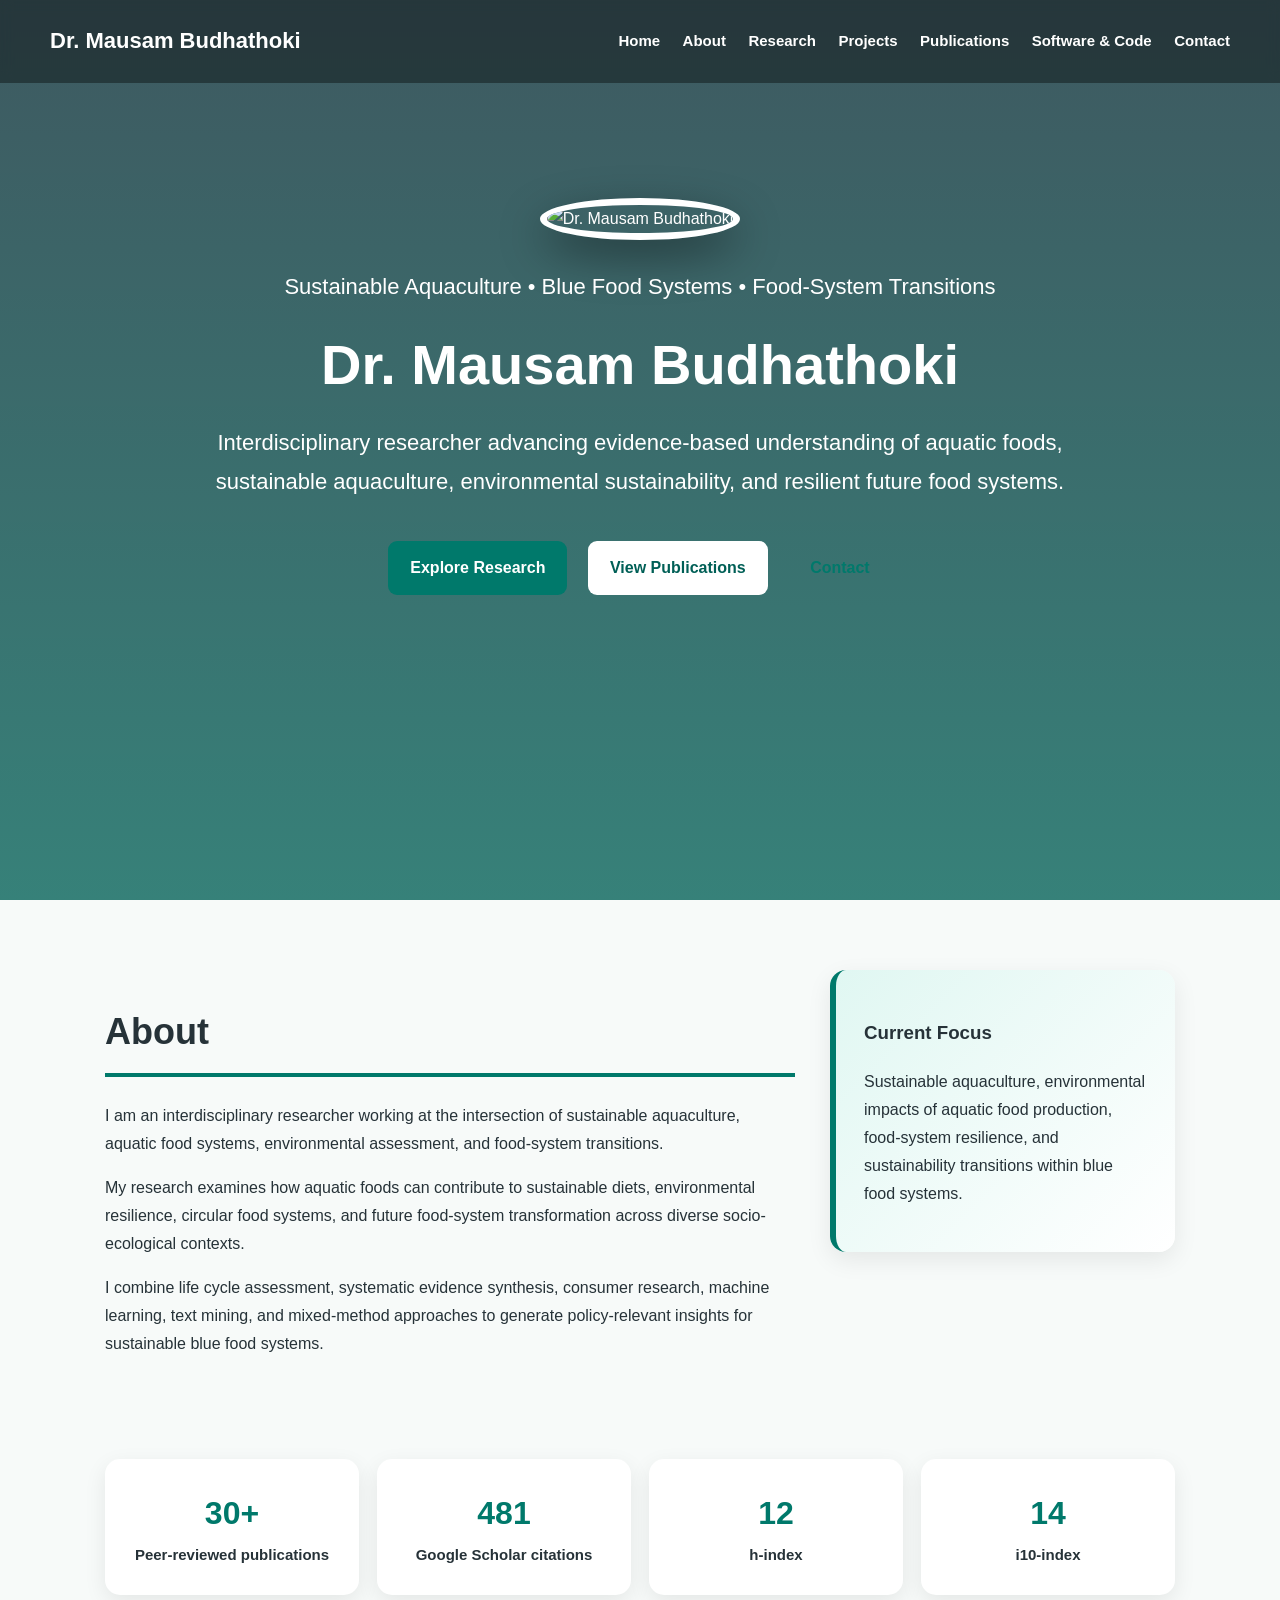
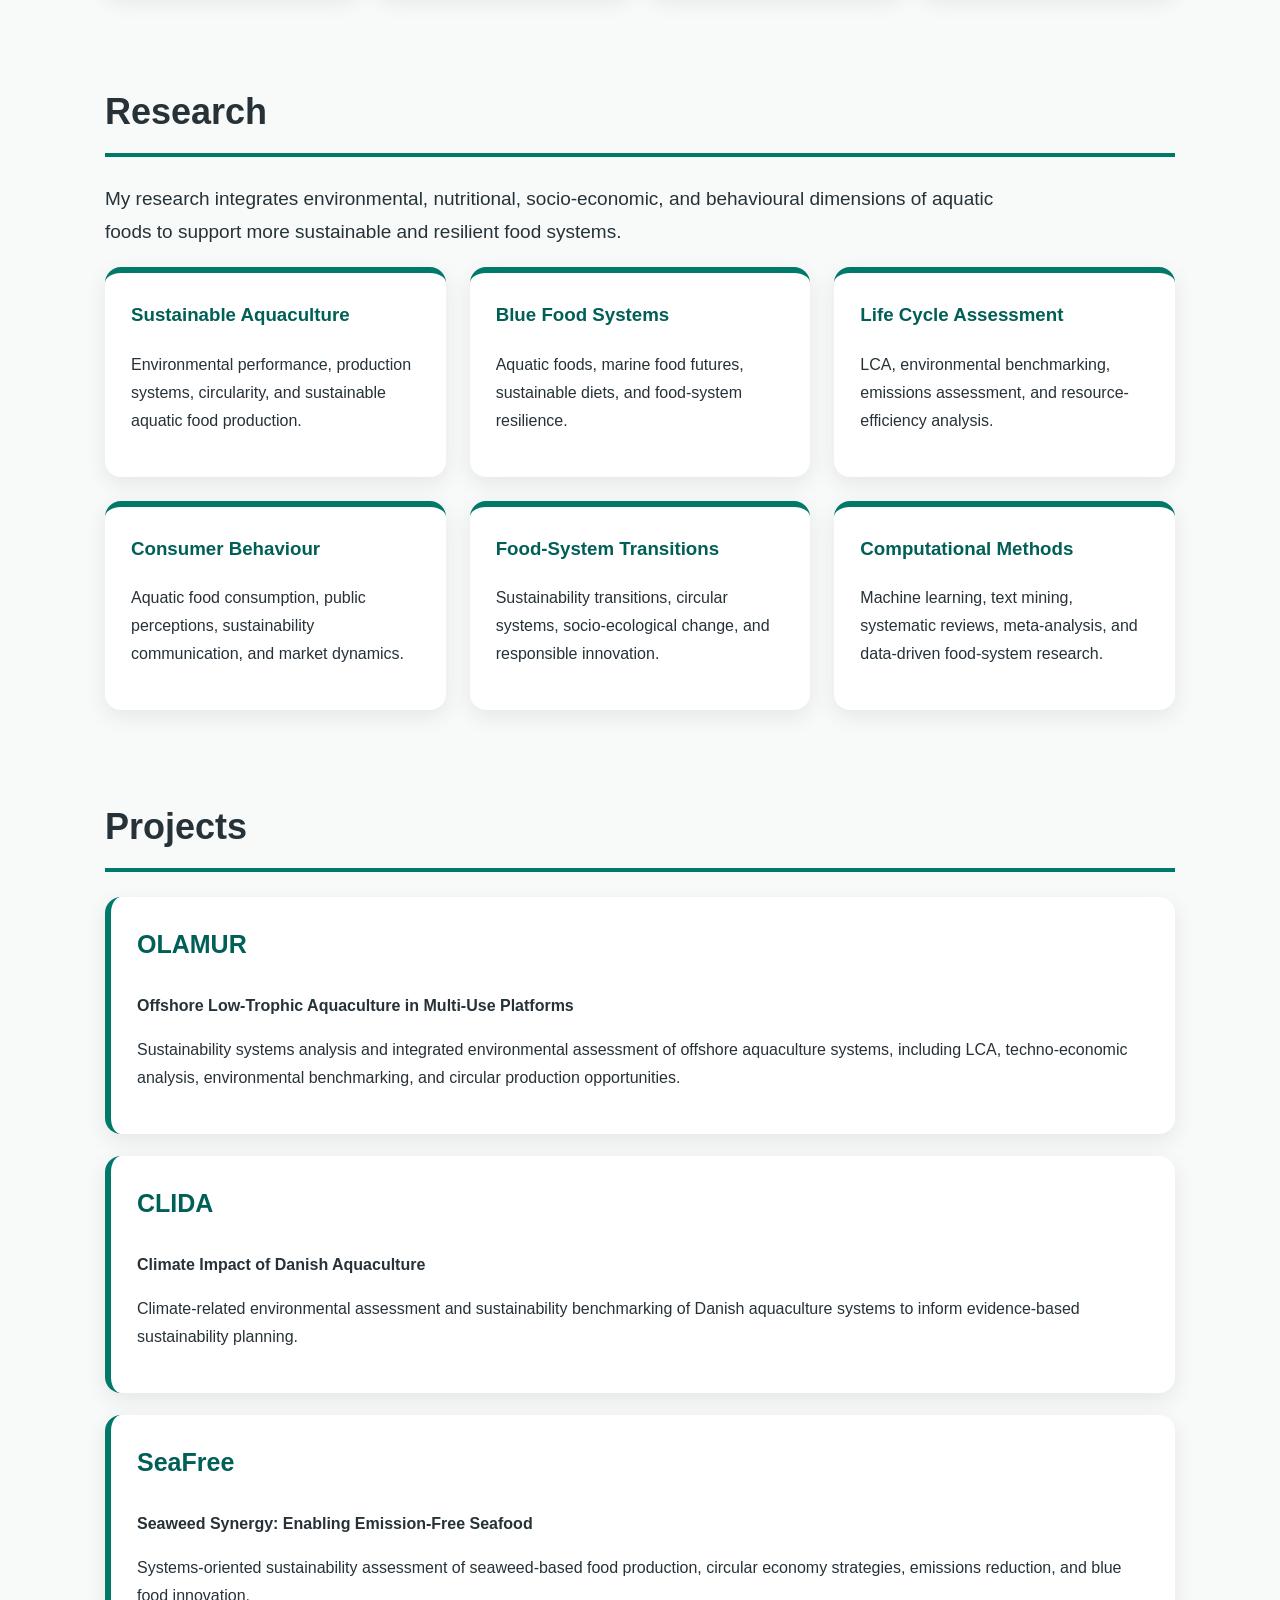
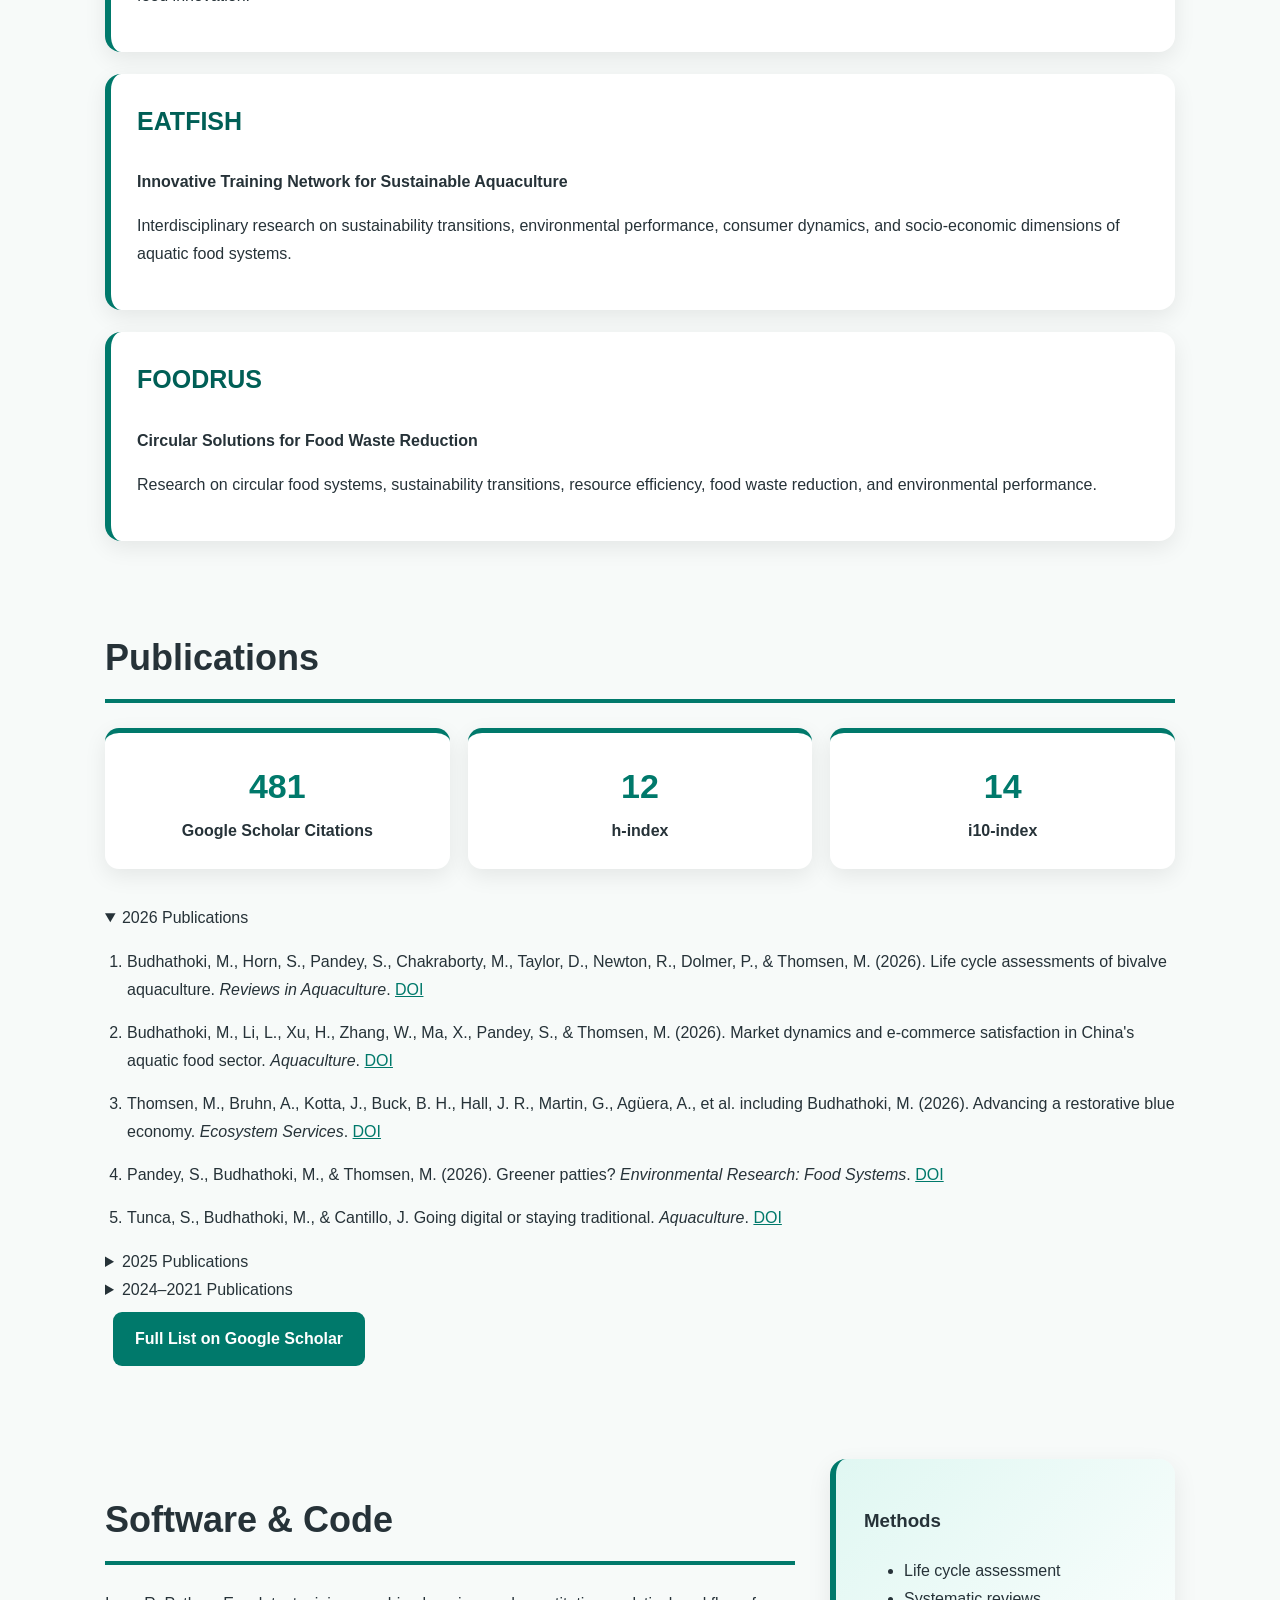
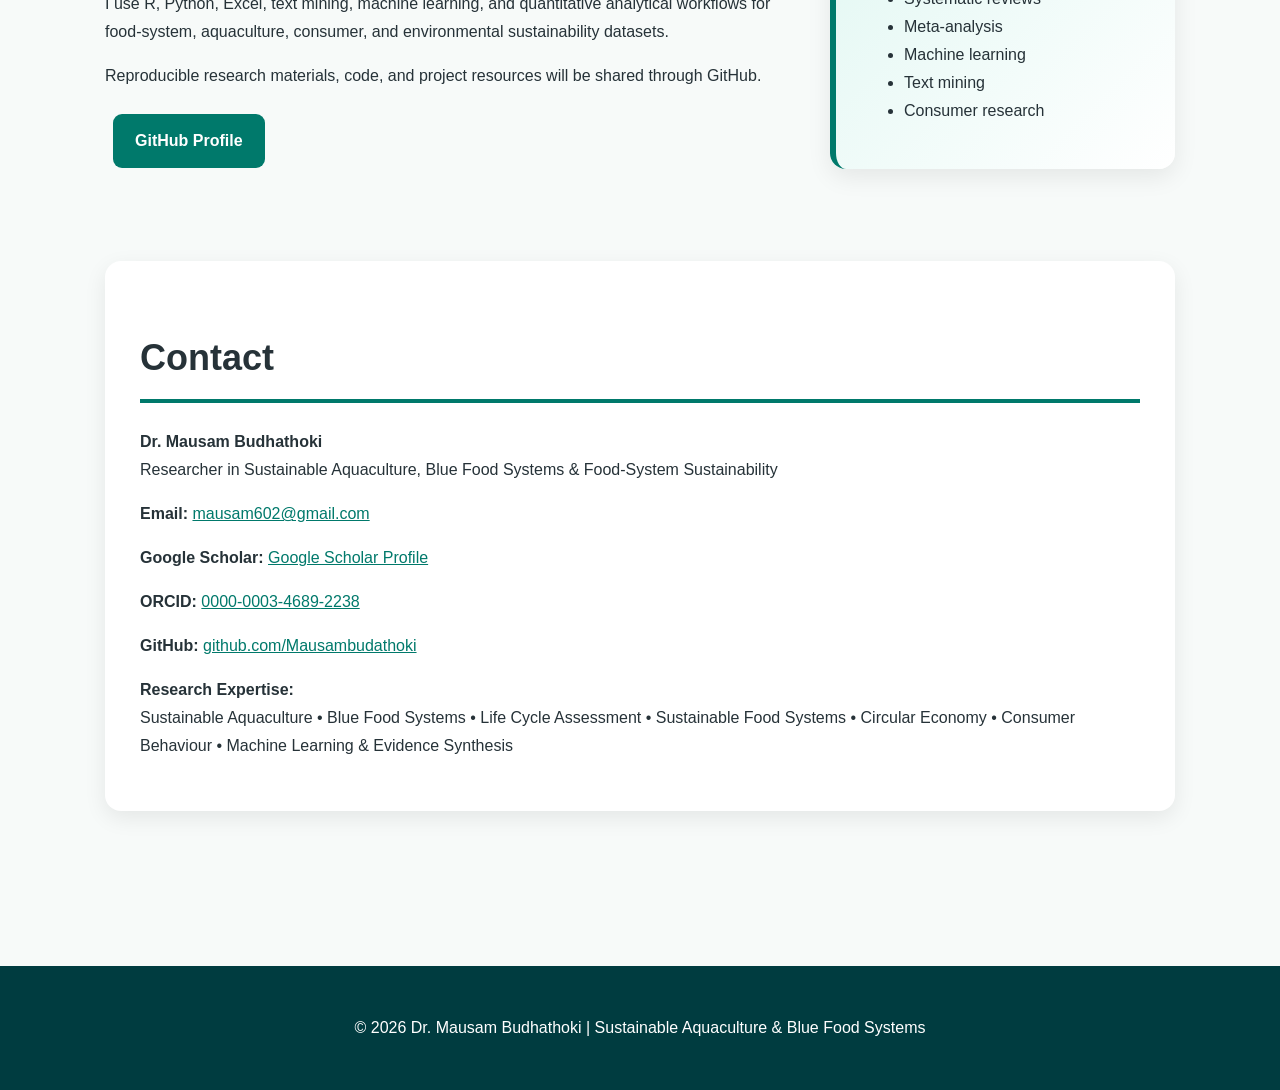
==== index.html @ 88957417 "Update index.html" ====
<!DOCTYPE html>
<html lang="en">
<head>
  <meta charset="UTF-8" />
  <meta name="viewport" content="width=device-width, initial-scale=1.0" />
  <title>Dr. Mausam Budhathoki</title>
  <link rel="stylesheet" href="style.css" />
</head>

<body>

<header class="hero" id="home">
  <nav class="navbar">
    <div class="logo">Dr. Mausam Budhathoki</div>
    <div class="nav-links">
      <a href="#home">Home</a>
      <a href="#about">About</a>
      <a href="#research">Research</a>
      <a href="#projects">Projects</a>
      <a href="#publications">Publications</a>
      <a href="#code">Software & Code</a>
      <a href="#contact">Contact</a>
    </div>
  </nav>

  <div class="hero-content fade-in">
    <img src="profile.png" alt="Dr. Mausam Budhathoki" class="profile-photo" />

    <p class="tagline">Sustainable Aquaculture • Blue Food Systems • Food-System Transitions</p>

    <h1>Dr. Mausam Budhathoki</h1>

    <p class="hero-text">
      Interdisciplinary researcher advancing evidence-based understanding of aquatic foods,
      sustainable aquaculture, environmental sustainability, and resilient future food systems.
    </p>

    <div class="hero-buttons">
      <a href="#research" class="btn primary">Explore Research</a>
      <a href="#publications" class="btn secondary">View Publications</a>
      <a href="#contact" class="btn glass">Contact</a>
    </div>
  </div>
</header>

<main>

<section id="about" class="section split">
  <div>
    <h2>About</h2>
    <p>
      I am an interdisciplinary researcher working at the intersection of sustainable
      aquaculture, aquatic food systems, environmental assessment, and food-system transitions.
    </p>
    <p>
      My research examines how aquatic foods can contribute to sustainable diets,
      environmental resilience, circular food systems, and future food-system transformation
      across diverse socio-ecological contexts.
    </p>
    <p>
      I combine life cycle assessment, systematic evidence synthesis, consumer research,
      machine learning, text mining, and mixed-method approaches to generate policy-relevant
      insights for sustainable blue food systems.
    </p>
  </div>

  <div class="highlight-box glow-card">
    <h3>Current Focus</h3>
    <p>
      Sustainable aquaculture, environmental impacts of aquatic food production,
      food-system resilience, and sustainability transitions within blue food systems.
    </p>
  </div>
</section>

<section class="stats">
  <div><strong>30+</strong><span>Peer-reviewed publications</span></div>
  <div><strong>481</strong><span>Google Scholar citations</span></div>
  <div><strong>12</strong><span>h-index</span></div>
  <div><strong>14</strong><span>i10-index</span></div>
</section>

<section id="research" class="section">
  <h2>Research</h2>
  <p class="intro">
    My research integrates environmental, nutritional, socio-economic, and behavioural
    dimensions of aquatic foods to support more sustainable and resilient food systems.
  </p>

  <div class="grid">
    <div class="card"><h3>Sustainable Aquaculture</h3><p>Environmental performance, production systems, circularity, and sustainable aquatic food production.</p></div>
    <div class="card"><h3>Blue Food Systems</h3><p>Aquatic foods, marine food futures, sustainable diets, and food-system resilience.</p></div>
    <div class="card"><h3>Life Cycle Assessment</h3><p>LCA, environmental benchmarking, emissions assessment, and resource-efficiency analysis.</p></div>
    <div class="card"><h3>Consumer Behaviour</h3><p>Aquatic food consumption, public perceptions, sustainability communication, and market dynamics.</p></div>
    <div class="card"><h3>Food-System Transitions</h3><p>Sustainability transitions, circular systems, socio-ecological change, and responsible innovation.</p></div>
    <div class="card"><h3>Computational Methods</h3><p>Machine learning, text mining, systematic reviews, meta-analysis, and data-driven food-system research.</p></div>
  </div>
</section>

<section id="projects" class="section">
  <h2>Projects</h2>

  <div class="project"><h3>OLAMUR</h3><p><strong>Offshore Low-Trophic Aquaculture in Multi-Use Platforms</strong></p><p>Sustainability systems analysis and integrated environmental assessment of offshore aquaculture systems, including LCA, techno-economic analysis, environmental benchmarking, and circular production opportunities.</p></div>

  <div class="project"><h3>CLIDA</h3><p><strong>Climate Impact of Danish Aquaculture</strong></p><p>Climate-related environmental assessment and sustainability benchmarking of Danish aquaculture systems to inform evidence-based sustainability planning.</p></div>

  <div class="project"><h3>SeaFree</h3><p><strong>Seaweed Synergy: Enabling Emission-Free Seafood</strong></p><p>Systems-oriented sustainability assessment of seaweed-based food production, circular economy strategies, emissions reduction, and blue food innovation.</p></div>

  <div class="project"><h3>EATFISH</h3><p><strong>Innovative Training Network for Sustainable Aquaculture</strong></p><p>Interdisciplinary research on sustainability transitions, environmental performance, consumer dynamics, and socio-economic dimensions of aquatic food systems.</p></div>

  <div class="project"><h3>FOODRUS</h3><p><strong>Circular Solutions for Food Waste Reduction</strong></p><p>Research on circular food systems, sustainability transitions, resource efficiency, food waste reduction, and environmental performance.</p></div>
</section>

<section id="publications" class="section">
  <h2>Publications</h2>

  <div class="publication-metrics">
    <div><strong>481</strong><span>Google Scholar Citations</span></div>
    <div><strong>12</strong><span>h-index</span></div>
    <div><strong>14</strong><span>i10-index</span></div>
  </div>

  <details open>
    <summary>2026 Publications</summary>
    <ol class="publication-list">
      <li>Budhathoki, M., Horn, S., Pandey, S., Chakraborty, M., Taylor, D., Newton, R., Dolmer, P., & Thomsen, M. (2026). Life cycle assessments of bivalve aquaculture. <em>Reviews in Aquaculture</em>. <a href="https://doi.org/10.1111/raq.70174" target="_blank">DOI</a></li>
      <li>Budhathoki, M., Li, L., Xu, H., Zhang, W., Ma, X., Pandey, S., & Thomsen, M. (2026). Market dynamics and e-commerce satisfaction in China's aquatic food sector. <em>Aquaculture</em>. <a href="https://doi.org/10.1016/j.aquaculture.2025.742904" target="_blank">DOI</a></li>
      <li>Thomsen, M., Bruhn, A., Kotta, J., Buck, B. H., Hall, J. R., Martin, G., Agüera, A., et al. including Budhathoki, M. (2026). Advancing a restorative blue economy. <em>Ecosystem Services</em>. <a href="https://doi.org/10.1016/j.ecoser.2025.101800" target="_blank">DOI</a></li>
      <li>Pandey, S., Budhathoki, M., & Thomsen, M. (2026). Greener patties? <em>Environmental Research: Food Systems</em>. <a href="https://doi.org/10.1088/2976-601X/ae4236" target="_blank">DOI</a></li>
      <li>Tunca, S., Budhathoki, M., & Cantillo, J. Going digital or staying traditional. <em>Aquaculture</em>. <a href="https://doi.org/10.1016/j.aquaculture.2026.743994" target="_blank">DOI</a></li>
    </ol>
  </details>

  <details>
    <summary>2025 Publications</summary>
    <ol class="publication-list" start="11">
      <li>Budhathoki, M., Xu, H., Ma, Z., Campbell, D., Zhang, W., Li, S., Newton, R., & Little, D. (2025). Consumers’ preferences toward farmed salmon in China. <em>Food Frontiers</em>. <a href="https://doi.org/10.1002/fft2.530" target="_blank">DOI</a></li>
      <li>Budhathoki, M., Phuyal, S., Pandey, S., & Thomsen, M. (2025). Environmental impacts of Salmonidae farming. <em>Reviews in Aquaculture</em>. <a href="https://doi.org/10.1111/raq.70069" target="_blank">DOI</a></li>
      <li>Budhathoki, M., Xu, H., Song, Y., Ma, Z., Benter, A., Zhang, W., Li, S., Newton, R., & Little, D. (2025). Perceptions fuelling demand for imported aquatic food in China. <em>Sustainable Futures</em>. <a href="https://doi.org/10.1016/j.sftr.2025.100569" target="_blank">DOI</a></li>
    </ol>
  </details>

  <details>
    <summary>2024–2021 Publications</summary>
    <ol class="publication-list" start="16">
      <li>Budhathoki, M., Lincen, L., Xu, H., Zhang, W., Li, S., Newton, R., Campbell, D., & Little, D. (2024). Farmed salmon imports and e-commerce consumer satisfaction in China. <em>Journal of Agriculture and Food Research</em>.</li>
      <li>Tunca, S., Budhathoki, M., & Brunsø, K. (2024). European consumers' intention to buy sustainable aquaculture products. <em>Sustainable Production and Consumption</em>.</li>
      <li>Budhathoki, M., Tunca, S., Martinez, R. L., Zhang, W., Li, S., Le Gallic, B., et al. (2024). Societal perceptions of aquaculture. <em>Reviews in Aquaculture</em>.</li>
      <li>Budhathoki, M., Campbell, D., Belton, B., Newton, R., Li, S., Zhang, W., & Little, D. (2022). Factors influencing consumption behaviour towards aquatic food among Asian consumers. <em>Foods</em>.</li>
      <li>Budhathoki, M., Zølner, A., Nielsen, T., Rasmussen, M. A., & Reinbach, H. C. (2022). Intention to buy organic fish among Danish consumers. <em>Aquaculture</em>.</li>
    </ol>
  </details>

  <a class="btn primary" href="https://scholar.google.dk/citations?user=IrIerS0AAAAJ&hl=en&oi=ao" target="_blank">Full List on Google Scholar</a>
</section>

<section id="code" class="section split">
  <div>
    <h2>Software & Code</h2>
    <p>
      I use R, Python, Excel, text mining, machine learning, and quantitative analytical
      workflows for food-system, aquaculture, consumer, and environmental sustainability datasets.
    </p>
    <p>
      Reproducible research materials, code, and project resources will be shared through GitHub.
    </p>
    <a class="btn primary" href="https://github.com/Mausambudathoki" target="_blank">GitHub Profile</a>
  </div>

  <div class="highlight-box">
    <h3>Methods</h3>
    <ul>
      <li>Life cycle assessment</li>
      <li>Systematic reviews</li>
      <li>Meta-analysis</li>
      <li>Machine learning</li>
      <li>Text mining</li>
      <li>Consumer research</li>
    </ul>
  </div>
</section>

<section id="contact" class="section contact">
  <h2>Contact</h2>

  <p><strong>Dr. Mausam Budhathoki</strong><br>
  Researcher in Sustainable Aquaculture, Blue Food Systems & Food-System Sustainability</p>

  <p><strong>Email:</strong> <a href="mailto:mausam602@gmail.com">mausam602@gmail.com</a></p>

  <p><strong>Google Scholar:</strong>
    <a href="https://scholar.google.dk/citations?user=IrIerS0AAAAJ&hl=en&oi=ao" target="_blank">Google Scholar Profile</a>
  </p>

  <p><strong>ORCID:</strong>
    <a href="https://orcid.org/0000-0003-4689-2238" target="_blank">0000-0003-4689-2238</a>
  </p>

  <p><strong>GitHub:</strong>
    <a href="https://github.com/Mausambudathoki" target="_blank">github.com/Mausambudathoki</a>
  </p>

  <p><strong>Research Expertise:</strong><br>
    Sustainable Aquaculture • Blue Food Systems • Life Cycle Assessment • Sustainable Food Systems • Circular Economy • Consumer Behaviour • Machine Learning & Evidence Synthesis
  </p>
</section>

</main>

<footer>
  <p>© 2026 Dr. Mausam Budhathoki | Sustainable Aquaculture & Blue Food Systems</p>
</footer>

</body>
</html>
---- style.css ----
* {
  box-sizing: border-box;
  scroll-behavior: smooth;
}

body {
  margin: 0;
  font-family: Arial, Helvetica, sans-serif;
  color: #263238;
  background: #f7faf9;
  line-height: 1.75;
}

.hero {
  min-height: 100vh;
  background:
    linear-gradient(rgba(0, 35, 45, 0.75), rgba(0, 95, 85, 0.78)),
    url("https://images.unsplash.com/photo-1507525428034-b723cf961d3e");
  background-size: cover;
  background-position: center;
  color: white;
}

.navbar {
  display: flex;
  justify-content: space-between;
  align-items: center;
  padding: 22px 50px;
  background: rgba(0, 0, 0, 0.38);
  position: sticky;
  top: 0;
  z-index: 10;
  backdrop-filter: blur(6px);
}

.logo {
  font-size: 22px;
  font-weight: 800;
}

.nav-links a {
  color: white;
  margin-left: 18px;
  text-decoration: none;
  font-weight: 700;
  font-size: 15px;
}

.nav-links a:hover {
  color: #9ff5df;
}

.hero-content {
  max-width: 980px;
  margin: auto;
  text-align: center;
  padding: 115px 25px 80px;
}

.profile-photo {
  width: 235px;
  height: 235px;
  object-fit: cover;
  border-radius: 50%;
  border: 7px solid white;
  box-shadow: 0 16px 45px rgba(0, 0, 0, 0.4);
  margin-bottom: 28px;
}

.hero-content h1 {
  font-size: 56px;
  margin: 10px 0;
}

.hero-content h3 {
  font-size: 22px;
  font-weight: 500;
  color: #d9fff5;
  margin-bottom: 24px;
}

.hero-content p {
  max-width: 870px;
  margin: auto;
  font-size: 22px;
}

.hero-buttons {
  margin-top: 32px;
}

.btn {
  display: inline-block;
  padding: 13px 22px;
  margin: 8px;
  border-radius: 9px;
  text-decoration: none;
  font-weight: 800;
}

.primary {
  background: #00796b;
  color: white;
}

.secondary {
  background: white;
  color: #005f56;
}

.btn:hover {
  opacity: 0.88;
}

main {
  max-width: 1120px;
  margin: auto;
  padding: 70px 25px;
}

.section {
  margin-bottom: 85px;
}

h2 {
  font-size: 36px;
  border-bottom: 4px solid #00796b;
  padding-bottom: 10px;
  margin-bottom: 25px;
}

.intro {
  font-size: 19px;
  max-width: 900px;
}

.split {
  display: grid;
  grid-template-columns: 2fr 1fr;
  gap: 35px;
  align-items: start;
}

.highlight-box {
  background: linear-gradient(135deg, #e0f7f2, #ffffff);
  padding: 28px;
  border-radius: 16px;
  border-left: 6px solid #00796b;
  box-shadow: 0 8px 24px rgba(0, 0, 0, 0.08);
}

.stats {
  display: grid;
  grid-template-columns: repeat(auto-fit, minmax(190px, 1fr));
  gap: 18px;
  margin-bottom: 85px;
}

.stats div {
  background: white;
  padding: 26px;
  border-radius: 15px;
  text-align: center;
  box-shadow: 0 7px 22px rgba(0, 0, 0, 0.08);
}

.stats strong {
  display: block;
  font-size: 32px;
  color: #00796b;
}

.stats span {
  font-size: 15px;
  font-weight: 700;
}

.grid {
  display: grid;
  grid-template-columns: repeat(auto-fit, minmax(270px, 1fr));
  gap: 24px;
}

.card {
  background: white;
  padding: 26px;
  border-radius: 16px;
  box-shadow: 0 7px 22px rgba(0, 0, 0, 0.08);
  border-top: 6px solid #00796b;
  transition: transform 0.2s ease;
}

.card:hover {
  transform: translateY(-6px);
}

.card h3 {
  margin-top: 0;
  color: #005f56;
}

.project {
  background: white;
  padding: 26px;
  margin-bottom: 22px;
  border-radius: 16px;
  border-left: 6px solid #00796b;
  box-shadow: 0 7px 22px rgba(0, 0, 0, 0.08);
}

.project h3 {
  margin-top: 0;
  color: #005f56;
  font-size: 25px;
}

.publication-list {
  padding-left: 22px;
}

.publication-list li {
  margin-bottom: 15px;
}

a {
  color: #00796b;
}

.contact {
  background: white;
  padding: 35px;
  border-radius: 16px;
  box-shadow: 0 7px 22px rgba(0, 0, 0, 0.08);
}

footer {
  text-align: center;
  padding: 32px;
  background: #003c40;
  color: white;
}

@media (max-width: 900px) {
  .navbar {
    display: block;
    padding: 20px;
  }

  .nav-links {
    margin-top: 12px;
  }

  .nav-links a {
    display: block;
    margin: 8px 0;
  }

  .hero-content h1 {
    font-size: 39px;
  }

  .hero-content p {
    font-size: 18px;
  }

  .profile-photo {
    width: 190px;
    height: 190px;
  }

  .split {
    grid-template-columns: 1fr;
  }
}
.publication-metrics {
  display: grid;
  grid-template-columns: repeat(auto-fit, minmax(180px, 1fr));
  gap: 18px;
  margin: 25px 0 35px;
}

.publication-metrics div {
  background: white;
  padding: 24px;
  border-radius: 14px;
  text-align: center;
  box-shadow: 0 7px 22px rgba(0, 0, 0, 0.08);
  border-top: 5px solid #00796b;
}

.publication-metrics strong {
  display: block;
  font-size: 34px;
  color: #00796b;
}

.publication-metrics span {
  font-weight: 700;
}
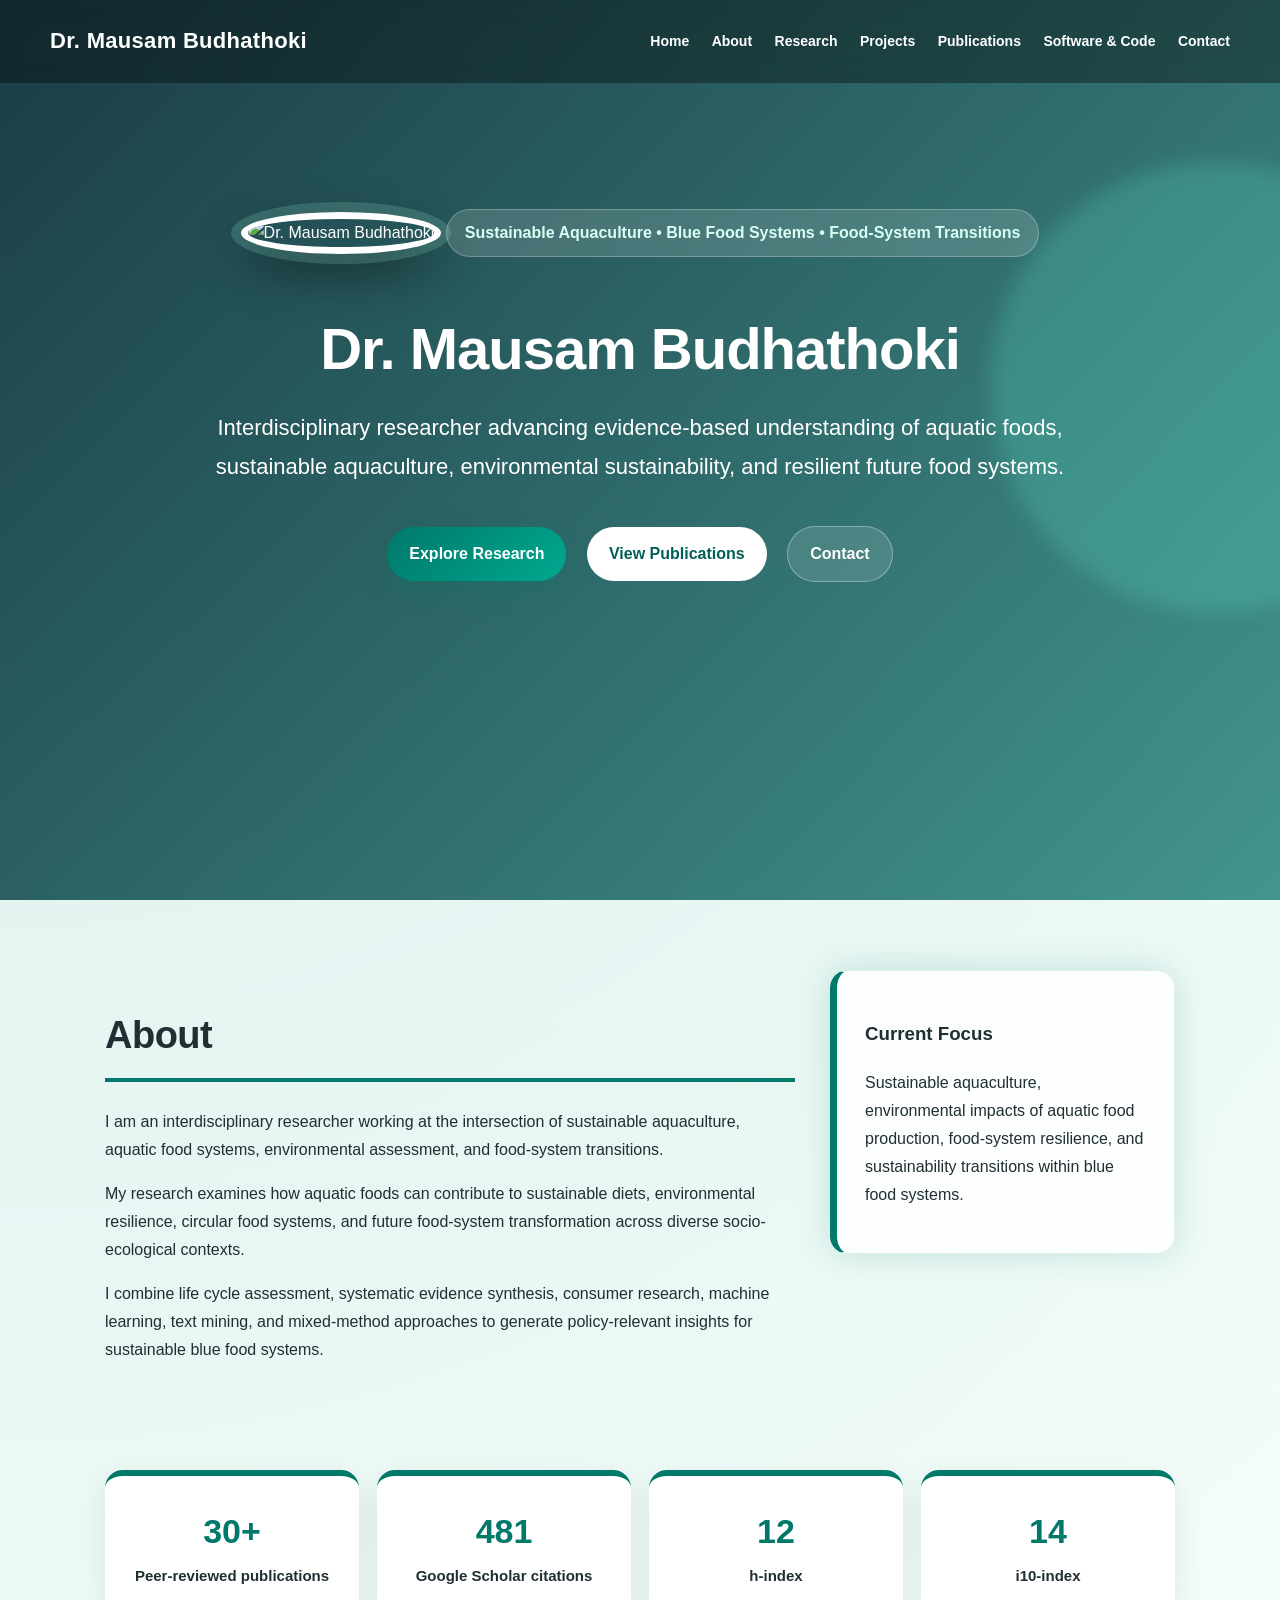
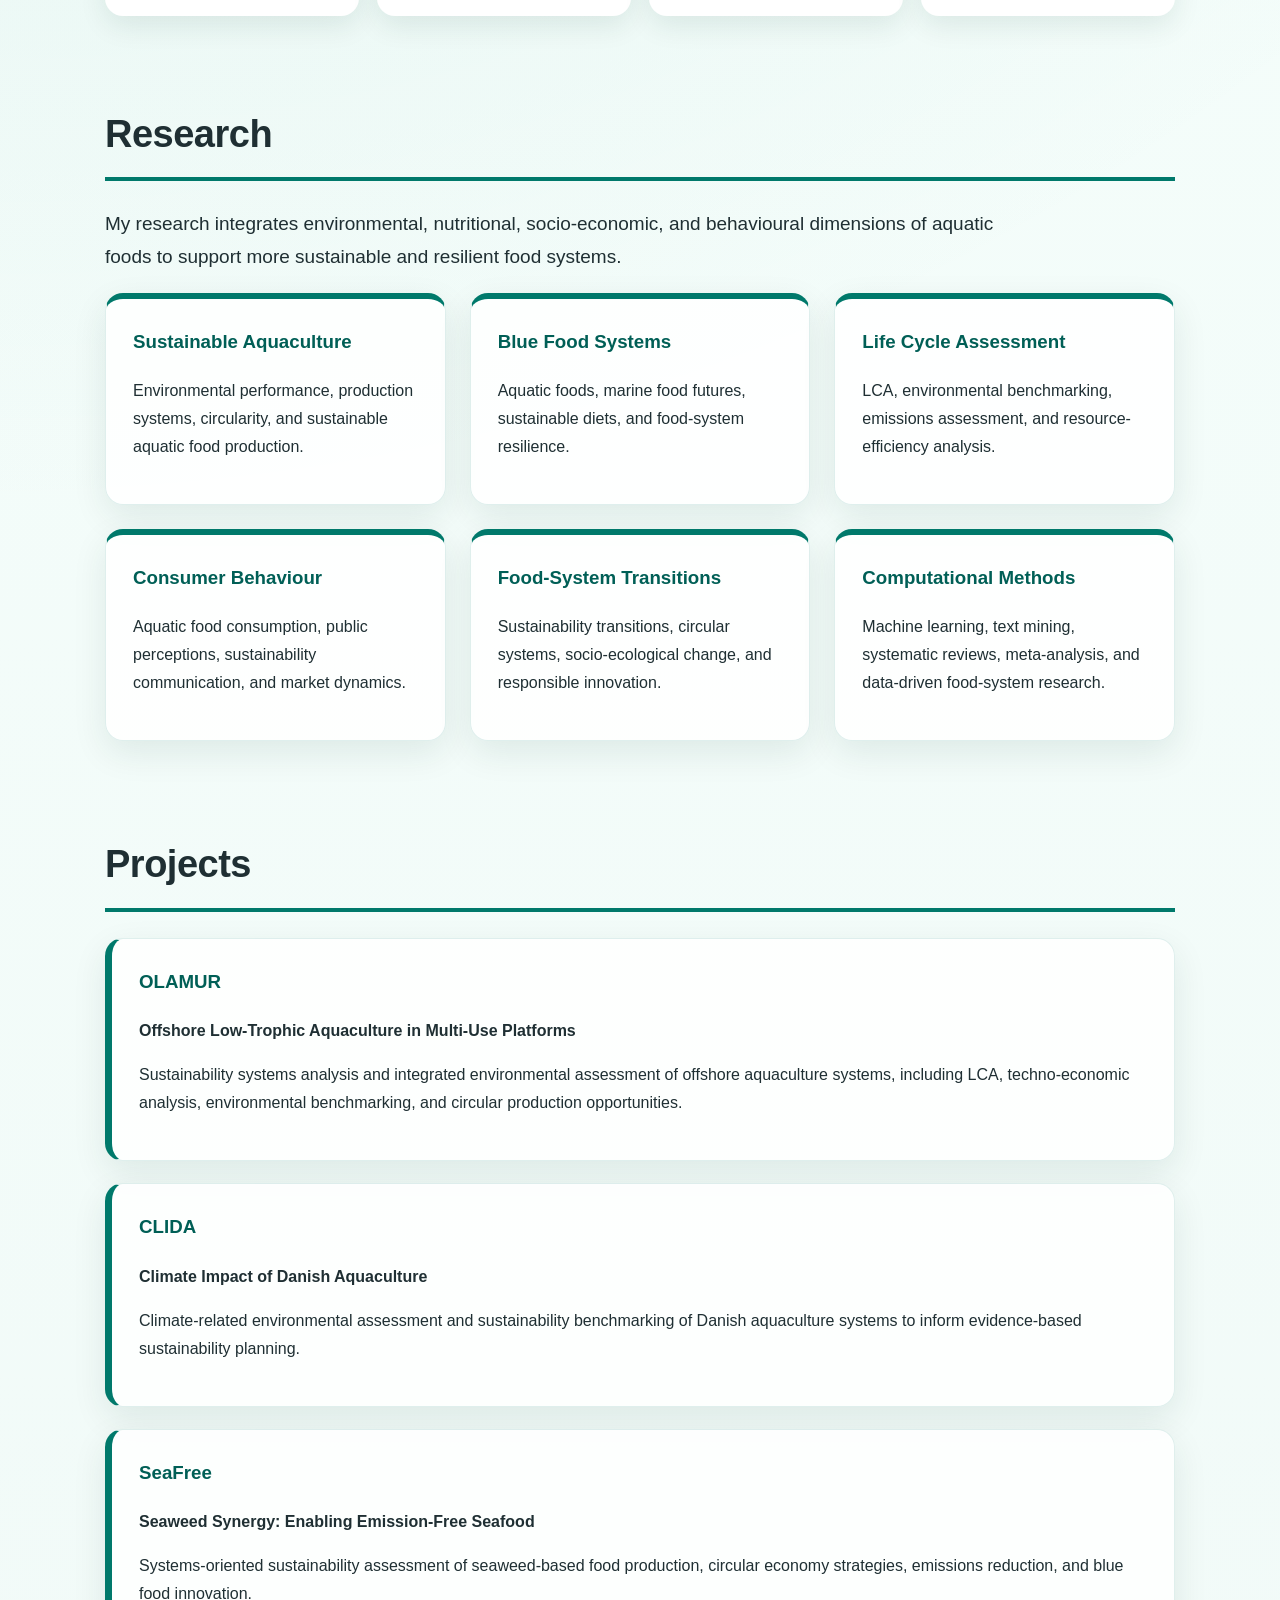
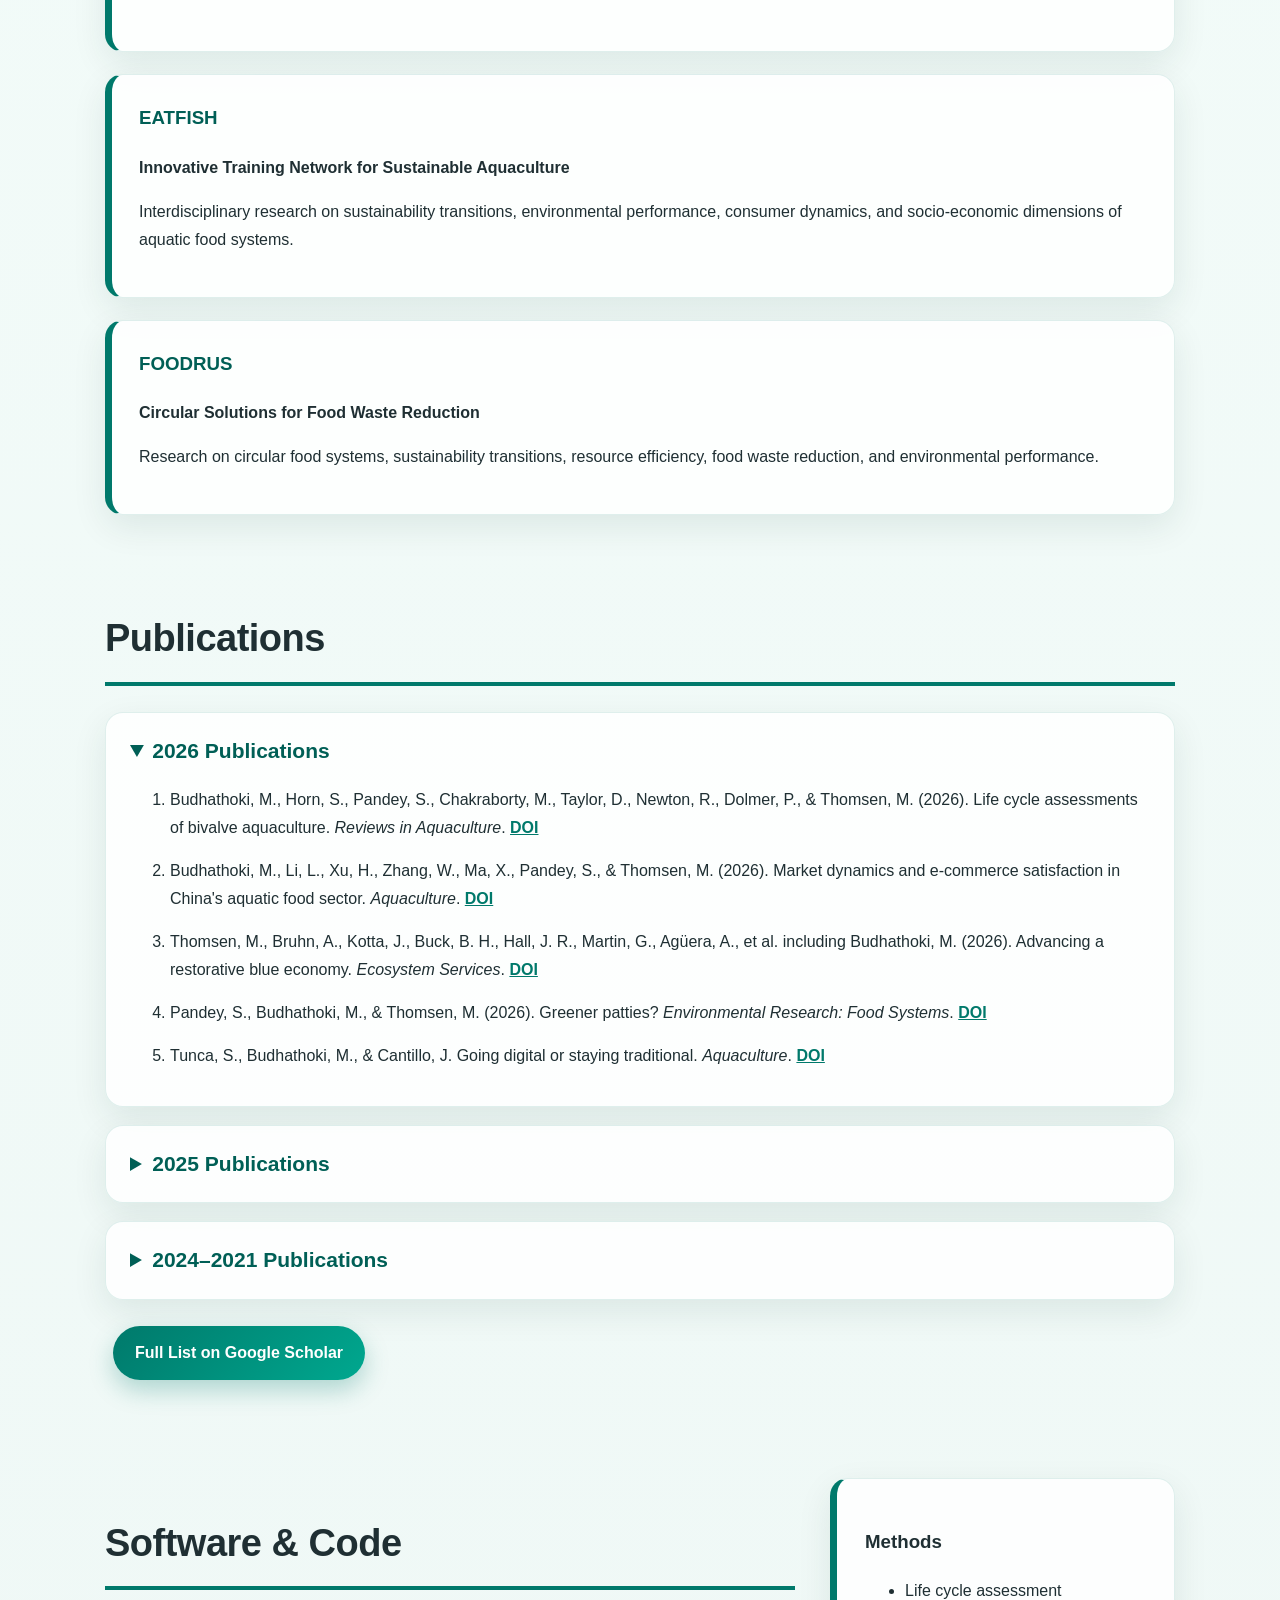
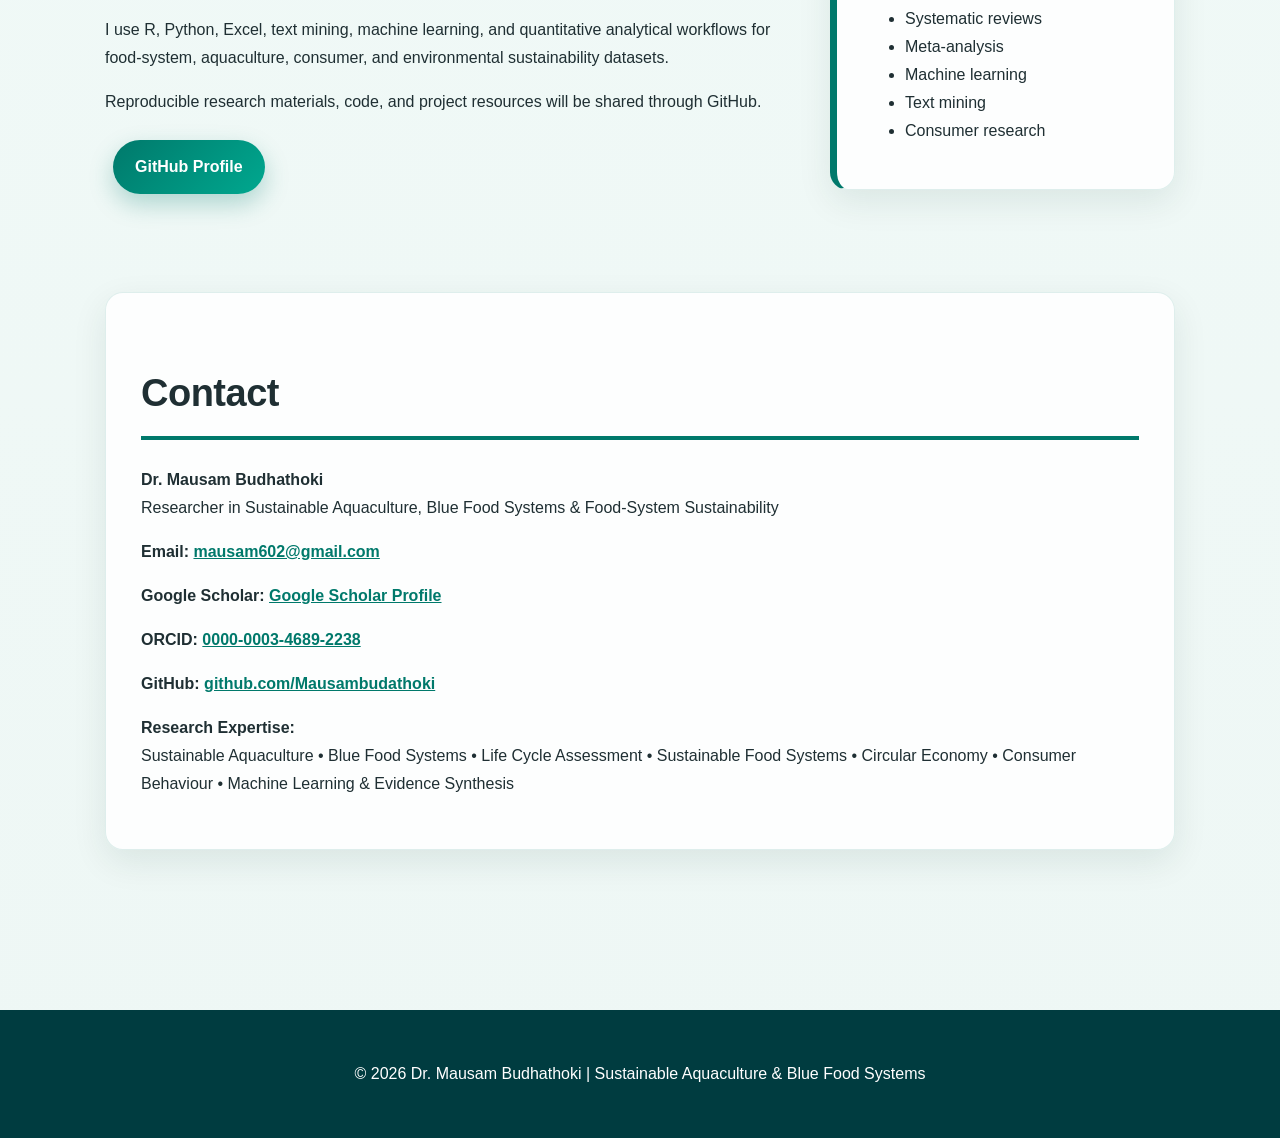
==== commit 4905004a: "Update index.html" ====
--- a/index.html
+++ b/index.html
@@ -114,12 +114,6 @@
 <section id="publications" class="section">
   <h2>Publications</h2>
 
-  <div class="publication-metrics">
-    <div><strong>481</strong><span>Google Scholar Citations</span></div>
-    <div><strong>12</strong><span>h-index</span></div>
-    <div><strong>14</strong><span>i10-index</span></div>
-  </div>
-
   <details open>
     <summary>2026 Publications</summary>
     <ol class="publication-list">
--- a/style.css
+++ b/style.css
@@ -6,19 +6,35 @@
 body {
   margin: 0;
   font-family: Arial, Helvetica, sans-serif;
-  color: #263238;
-  background: #f7faf9;
+  color: #1f2f33;
+  background:
+    radial-gradient(circle at top left, rgba(0, 121, 107, 0.12), transparent 35%),
+    linear-gradient(180deg, #f6fffc, #eef7f5);
   line-height: 1.75;
 }
 
 .hero {
   min-height: 100vh;
   background:
-    linear-gradient(rgba(0, 35, 45, 0.75), rgba(0, 95, 85, 0.78)),
+    linear-gradient(135deg, rgba(0, 35, 45, 0.88), rgba(0, 110, 100, 0.72)),
     url("https://images.unsplash.com/photo-1507525428034-b723cf961d3e");
   background-size: cover;
   background-position: center;
   color: white;
+  position: relative;
+  overflow: hidden;
+}
+
+.hero::after {
+  content: "";
+  position: absolute;
+  width: 450px;
+  height: 450px;
+  background: rgba(108, 255, 218, 0.18);
+  border-radius: 50%;
+  top: 18%;
+  right: -160px;
+  filter: blur(10px);
 }
 
 .navbar {
@@ -26,16 +42,17 @@
   justify-content: space-between;
   align-items: center;
   padding: 22px 50px;
-  background: rgba(0, 0, 0, 0.38);
+  background: rgba(0, 0, 0, 0.35);
   position: sticky;
   top: 0;
-  z-index: 10;
-  backdrop-filter: blur(6px);
+  z-index: 20;
+  backdrop-filter: blur(10px);
 }
 
 .logo {
   font-size: 22px;
-  font-weight: 800;
+  font-weight: 900;
+  letter-spacing: 0.3px;
 }
 
 .nav-links a {
@@ -43,18 +60,36 @@
   margin-left: 18px;
   text-decoration: none;
   font-weight: 700;
-  font-size: 15px;
-}
-
-.nav-links a:hover {
-  color: #9ff5df;
+  font-size: 14px;
+  position: relative;
+}
+
+.nav-links a::after {
+  content: "";
+  width: 0;
+  height: 2px;
+  background: #9ff5df;
+  position: absolute;
+  left: 0;
+  bottom: -6px;
+  transition: 0.25s;
+}
+
+.nav-links a:hover::after {
+  width: 100%;
 }
 
 .hero-content {
-  max-width: 980px;
+  max-width: 1000px;
   margin: auto;
   text-align: center;
-  padding: 115px 25px 80px;
+  padding: 110px 25px 80px;
+  position: relative;
+  z-index: 2;
+}
+
+.fade-in {
+  animation: fadeInUp 1.1s ease both;
 }
 
 .profile-photo {
@@ -63,23 +98,33 @@
   object-fit: cover;
   border-radius: 50%;
   border: 7px solid white;
-  box-shadow: 0 16px 45px rgba(0, 0, 0, 0.4);
+  box-shadow: 0 0 0 10px rgba(159, 245, 223, 0.18), 0 18px 50px rgba(0,0,0,0.45);
   margin-bottom: 28px;
+  transition: transform 0.3s ease;
+}
+
+.profile-photo:hover {
+  transform: scale(1.04) rotate(-1deg);
+}
+
+.tagline {
+  display: inline-block;
+  padding: 9px 18px;
+  border-radius: 999px;
+  background: rgba(255,255,255,0.15);
+  border: 1px solid rgba(255,255,255,0.25);
+  backdrop-filter: blur(8px);
+  font-weight: 800;
+  color: #d9fff5;
 }
 
 .hero-content h1 {
-  font-size: 56px;
-  margin: 10px 0;
-}
-
-.hero-content h3 {
-  font-size: 22px;
-  font-weight: 500;
-  color: #d9fff5;
-  margin-bottom: 24px;
-}
-
-.hero-content p {
+  font-size: 58px;
+  margin: 16px 0 10px;
+  letter-spacing: -1px;
+}
+
+.hero-text {
   max-width: 870px;
   margin: auto;
   font-size: 22px;
@@ -93,14 +138,20 @@
   display: inline-block;
   padding: 13px 22px;
   margin: 8px;
-  border-radius: 9px;
+  border-radius: 999px;
   text-decoration: none;
-  font-weight: 800;
+  font-weight: 900;
+  transition: transform 0.25s ease, box-shadow 0.25s ease;
+}
+
+.btn:hover {
+  transform: translateY(-3px);
 }
 
 .primary {
-  background: #00796b;
-  color: white;
+  background: linear-gradient(135deg, #00796b, #00a88f);
+  color: white;
+  box-shadow: 0 10px 25px rgba(0,121,107,0.28);
 }
 
 .secondary {
@@ -108,8 +159,11 @@
   color: #005f56;
 }
 
-.btn:hover {
-  opacity: 0.88;
+.glass {
+  color: white;
+  border: 1px solid rgba(255,255,255,0.35);
+  background: rgba(255,255,255,0.12);
+  backdrop-filter: blur(8px);
 }
 
 main {
@@ -119,14 +173,15 @@
 }
 
 .section {
-  margin-bottom: 85px;
+  margin-bottom: 90px;
 }
 
 h2 {
-  font-size: 36px;
+  font-size: 38px;
   border-bottom: 4px solid #00796b;
   padding-bottom: 10px;
-  margin-bottom: 25px;
+  margin-bottom: 26px;
+  letter-spacing: -0.5px;
 }
 
 .intro {
@@ -141,38 +196,61 @@
   align-items: start;
 }
 
+.highlight-box,
+.card,
+.project,
+.contact,
+details {
+  background: rgba(255,255,255,0.86);
+  border-radius: 18px;
+  box-shadow: 0 12px 35px rgba(0, 50, 45, 0.09);
+  border: 1px solid rgba(0,121,107,0.12);
+}
+
 .highlight-box {
-  background: linear-gradient(135deg, #e0f7f2, #ffffff);
   padding: 28px;
-  border-radius: 16px;
-  border-left: 6px solid #00796b;
-  box-shadow: 0 8px 24px rgba(0, 0, 0, 0.08);
-}
-
-.stats {
+  border-left: 7px solid #00796b;
+}
+
+.glow-card {
+  box-shadow: 0 0 35px rgba(0, 121, 107, 0.18);
+}
+
+.stats,
+.publication-metrics {
   display: grid;
   grid-template-columns: repeat(auto-fit, minmax(190px, 1fr));
   gap: 18px;
   margin-bottom: 85px;
 }
 
-.stats div {
+.stats div,
+.publication-metrics div {
   background: white;
   padding: 26px;
-  border-radius: 15px;
+  border-radius: 18px;
   text-align: center;
-  box-shadow: 0 7px 22px rgba(0, 0, 0, 0.08);
-}
-
-.stats strong {
+  box-shadow: 0 10px 28px rgba(0, 50, 45, 0.09);
+  border-top: 6px solid #00796b;
+  transition: transform 0.25s ease;
+}
+
+.stats div:hover,
+.publication-metrics div:hover {
+  transform: translateY(-6px);
+}
+
+.stats strong,
+.publication-metrics strong {
   display: block;
-  font-size: 32px;
+  font-size: 34px;
   color: #00796b;
 }
 
-.stats span {
+.stats span,
+.publication-metrics span {
   font-size: 15px;
-  font-weight: 700;
+  font-weight: 800;
 }
 
 .grid {
@@ -182,40 +260,40 @@
 }
 
 .card {
-  background: white;
-  padding: 26px;
-  border-radius: 16px;
-  box-shadow: 0 7px 22px rgba(0, 0, 0, 0.08);
+  padding: 27px;
   border-top: 6px solid #00796b;
-  transition: transform 0.2s ease;
-}
-
-.card:hover {
-  transform: translateY(-6px);
-}
-
-.card h3 {
+  transition: transform 0.25s ease, box-shadow 0.25s ease;
+}
+
+.card:hover,
+.project:hover {
+  transform: translateY(-7px);
+  box-shadow: 0 18px 40px rgba(0, 90, 80, 0.14);
+}
+
+.card h3,
+.project h3 {
+  color: #005f56;
   margin-top: 0;
+}
+
+.project {
+  padding: 27px;
+  margin-bottom: 22px;
+  border-left: 7px solid #00796b;
+  transition: 0.25s ease;
+}
+
+details {
+  padding: 20px 24px;
+  margin: 18px 0;
+}
+
+summary {
+  cursor: pointer;
+  font-size: 21px;
+  font-weight: 900;
   color: #005f56;
-}
-
-.project {
-  background: white;
-  padding: 26px;
-  margin-bottom: 22px;
-  border-radius: 16px;
-  border-left: 6px solid #00796b;
-  box-shadow: 0 7px 22px rgba(0, 0, 0, 0.08);
-}
-
-.project h3 {
-  margin-top: 0;
-  color: #005f56;
-  font-size: 25px;
-}
-
-.publication-list {
-  padding-left: 22px;
 }
 
 .publication-list li {
@@ -224,20 +302,29 @@
 
 a {
   color: #00796b;
+  font-weight: 700;
 }
 
 .contact {
-  background: white;
   padding: 35px;
-  border-radius: 16px;
-  box-shadow: 0 7px 22px rgba(0, 0, 0, 0.08);
 }
 
 footer {
   text-align: center;
-  padding: 32px;
+  padding: 34px;
   background: #003c40;
   color: white;
+}
+
+@keyframes fadeInUp {
+  from {
+    opacity: 0;
+    transform: translateY(28px);
+  }
+  to {
+    opacity: 1;
+    transform: translateY(0);
+  }
 }
 
 @media (max-width: 900px) {
@@ -256,10 +343,10 @@
   }
 
   .hero-content h1 {
-    font-size: 39px;
-  }
-
-  .hero-content p {
+    font-size: 40px;
+  }
+
+  .hero-text {
     font-size: 18px;
   }
 
@@ -272,28 +359,3 @@
     grid-template-columns: 1fr;
   }
 }
-.publication-metrics {
-  display: grid;
-  grid-template-columns: repeat(auto-fit, minmax(180px, 1fr));
-  gap: 18px;
-  margin: 25px 0 35px;
-}
-
-.publication-metrics div {
-  background: white;
-  padding: 24px;
-  border-radius: 14px;
-  text-align: center;
-  box-shadow: 0 7px 22px rgba(0, 0, 0, 0.08);
-  border-top: 5px solid #00796b;
-}
-
-.publication-metrics strong {
-  display: block;
-  font-size: 34px;
-  color: #00796b;
-}
-
-.publication-metrics span {
-  font-weight: 700;
-}
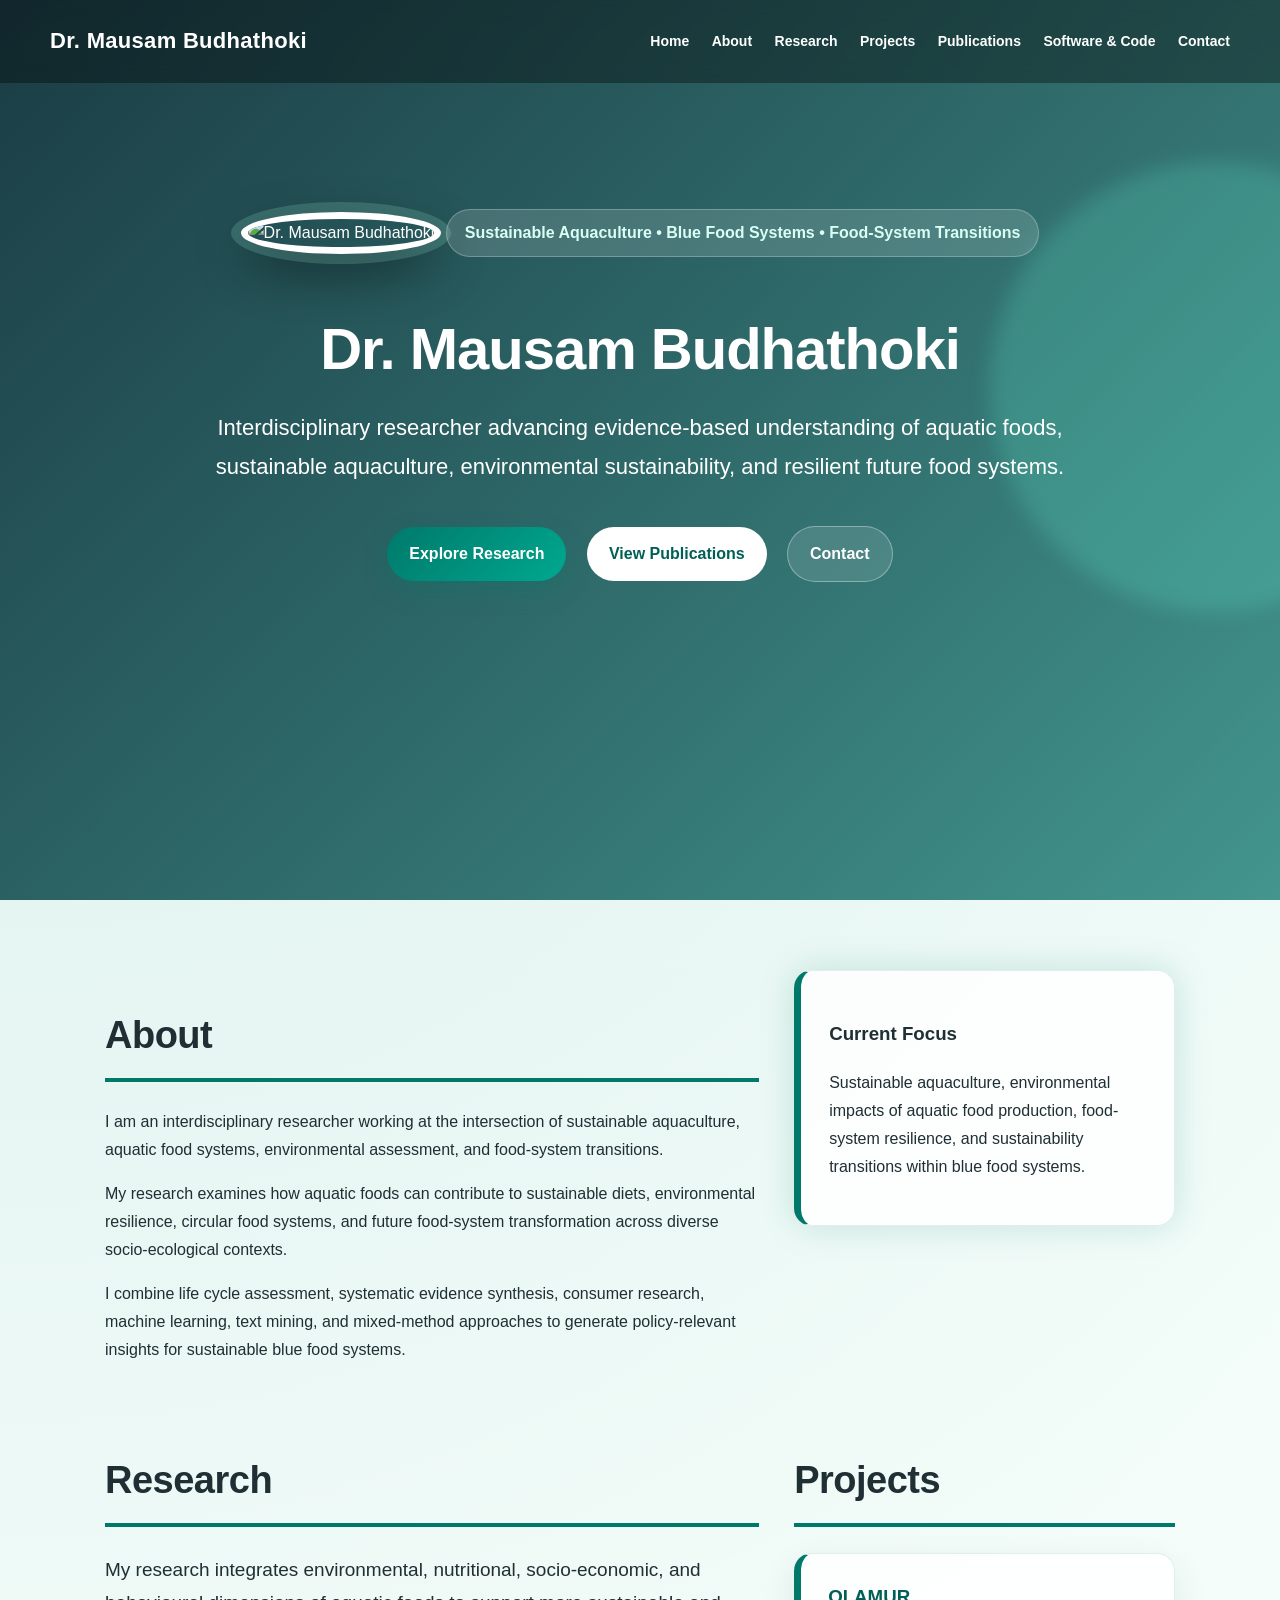
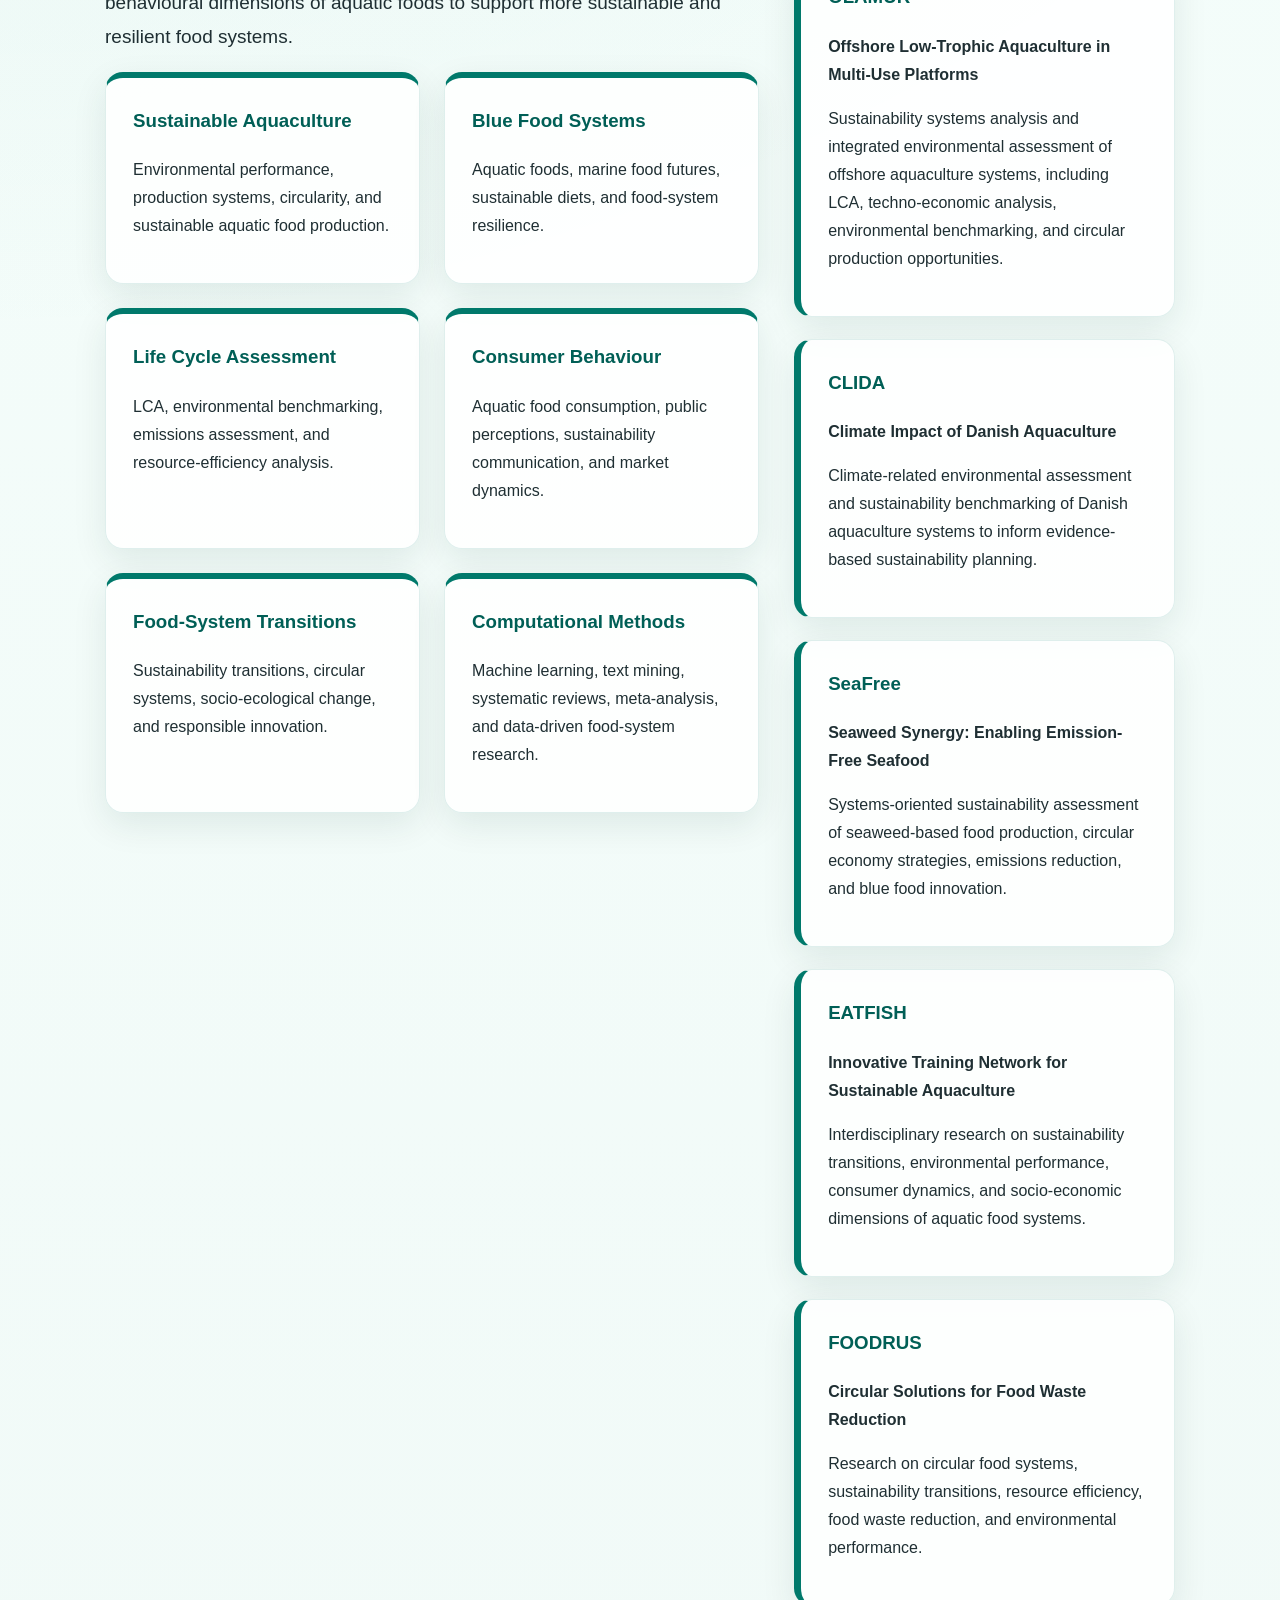
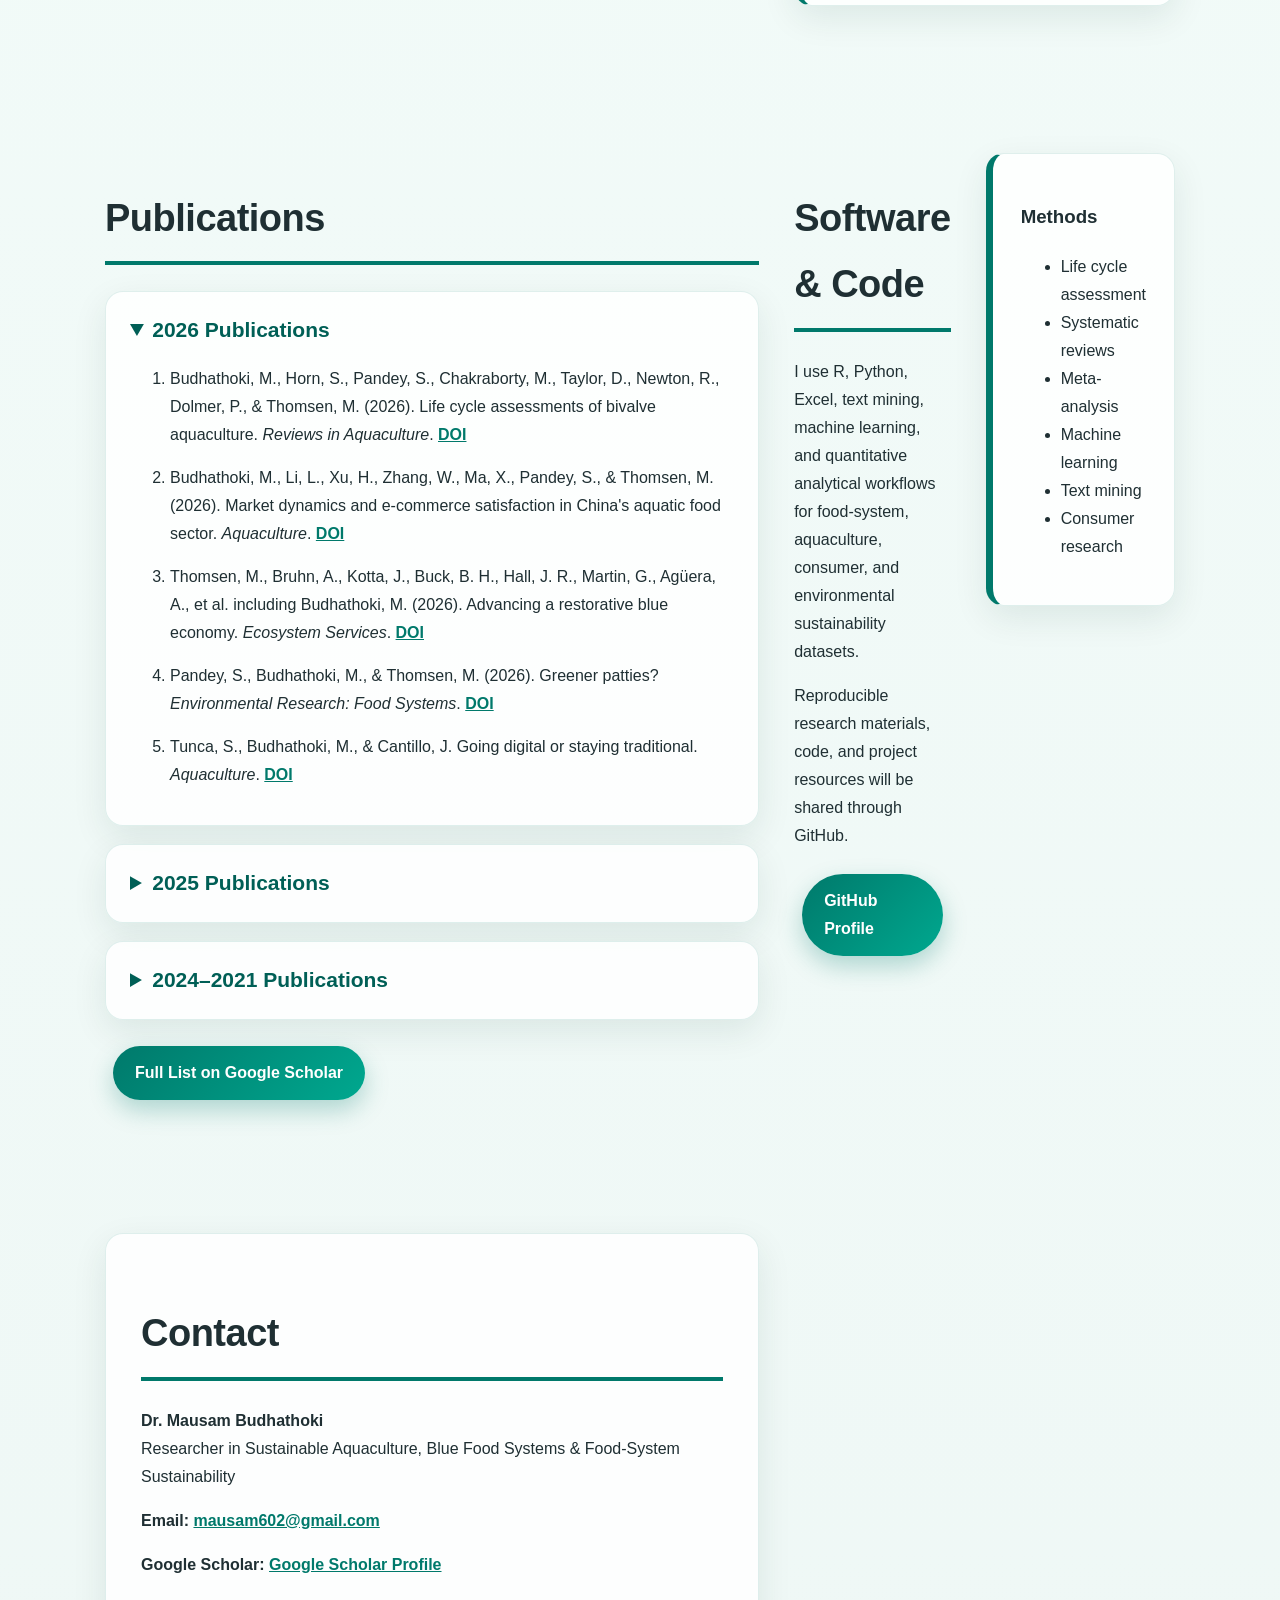
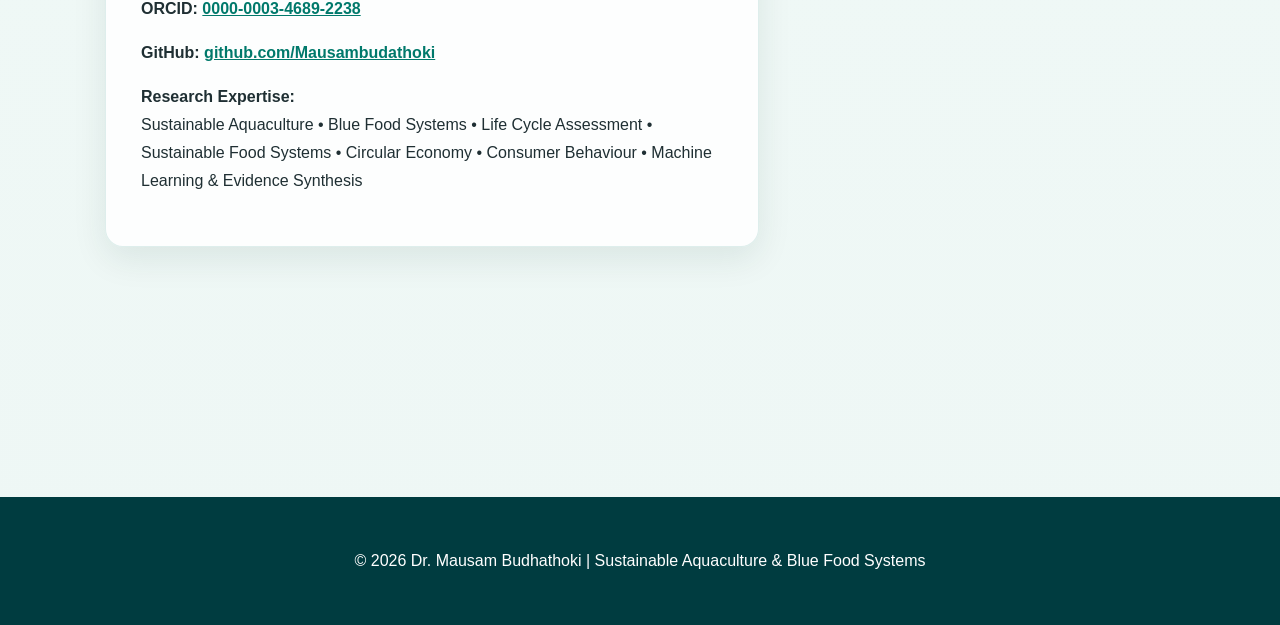
==== commit 15bb5a38: "Update index.html" ====
--- a/index.html
+++ b/index.html
@@ -24,7 +24,7 @@
   </nav>
 
   <div class="hero-content fade-in">
-    <img src="profile.png" alt="Dr. Mausam Budhathoki" class="profile-photo" />
+   <img src="z8A536.jpg" alt="Dr. Mausam Budhathoki" class="profile-photo" />
 
     <p class="tagline">Sustainable Aquaculture • Blue Food Systems • Food-System Transitions</p>
 
@@ -71,14 +71,7 @@
       food-system resilience, and sustainability transitions within blue food systems.
     </p>
   </div>
-</section>
-
-<section class="stats">
-  <div><strong>30+</strong><span>Peer-reviewed publications</span></div>
-  <div><strong>481</strong><span>Google Scholar citations</span></div>
-  <div><strong>12</strong><span>h-index</span></div>
-  <div><strong>14</strong><span>i10-index</span></div>
-</section>
+
 
 <section id="research" class="section">
   <h2>Research</h2>
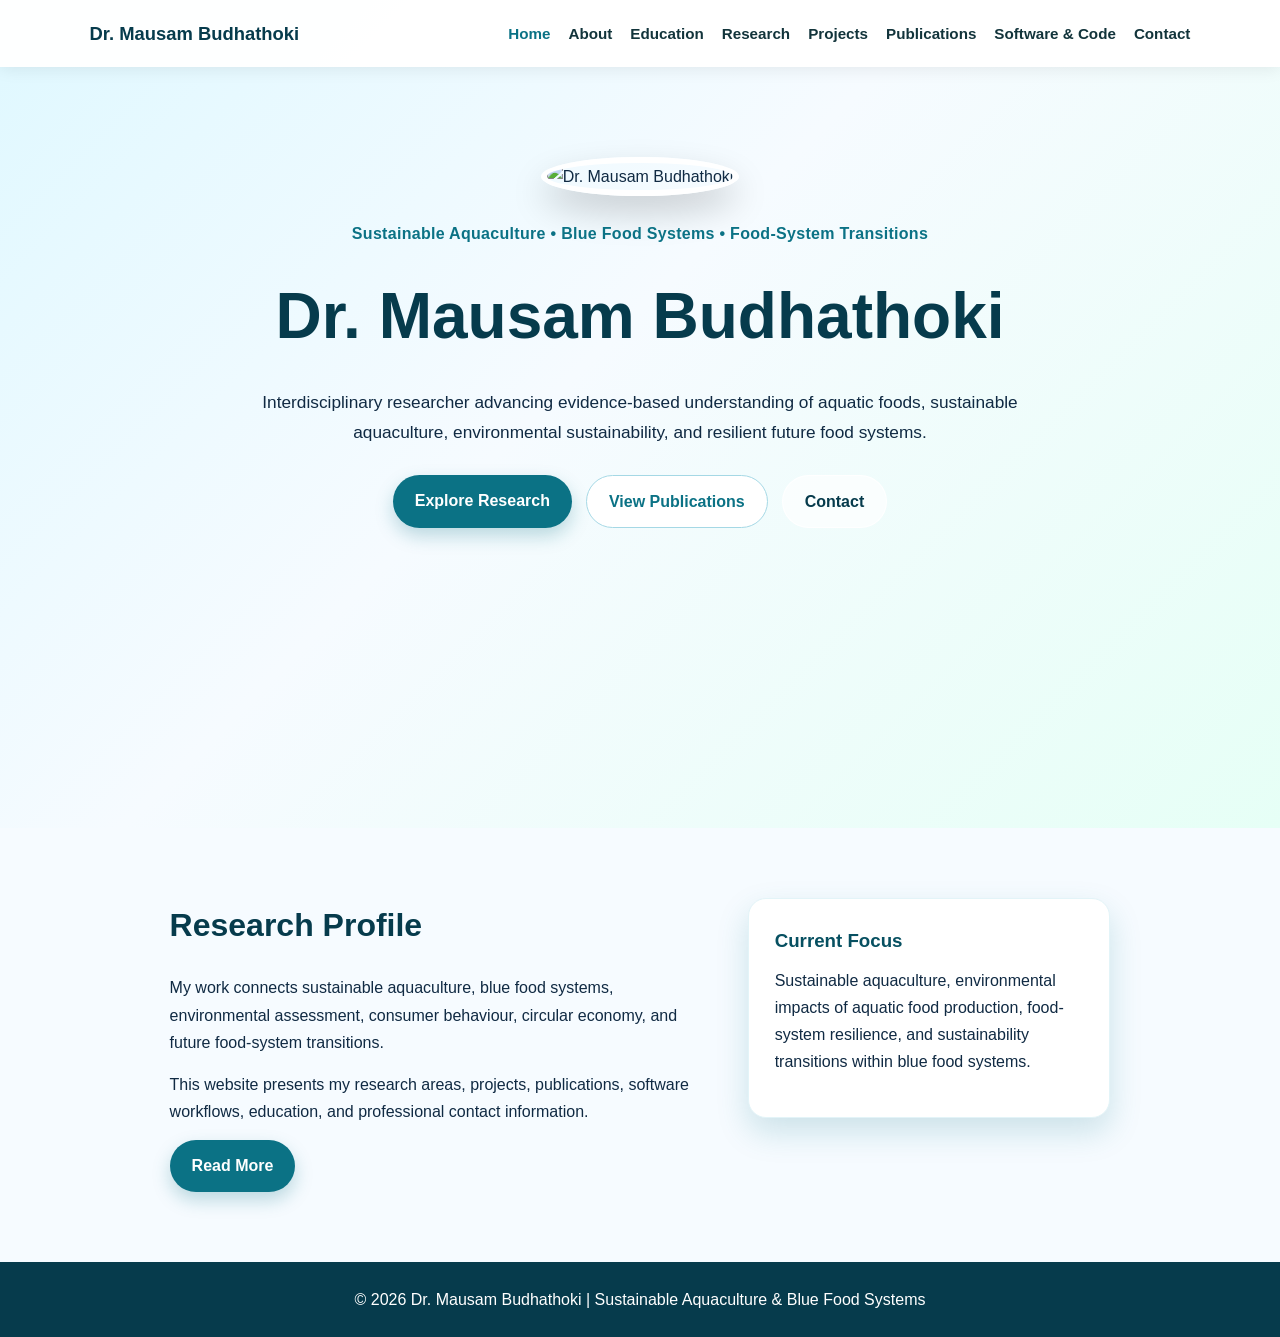
==== commit 87957cf9: "Add files via upload" ====
--- a/index.html
+++ b/index.html
@@ -6,25 +6,25 @@
   <title>Dr. Mausam Budhathoki</title>
   <link rel="stylesheet" href="style.css" />
 </head>
-
 <body>
 
 <header class="hero" id="home">
   <nav class="navbar">
     <div class="logo">Dr. Mausam Budhathoki</div>
     <div class="nav-links">
-      <a href="#home">Home</a>
-      <a href="#about">About</a>
-      <a href="#research">Research</a>
-      <a href="#projects">Projects</a>
-      <a href="#publications">Publications</a>
-      <a href="#code">Software & Code</a>
-      <a href="#contact">Contact</a>
+      <a href="index.html" class="active">Home</a>
+      <a href="about.html" class="">About</a>
+      <a href="education.html" class="">Education</a>
+      <a href="research.html" class="">Research</a>
+      <a href="projects.html" class="">Projects</a>
+      <a href="publications.html" class="">Publications</a>
+      <a href="code.html" class="">Software & Code</a>
+      <a href="contact.html" class="">Contact</a>
     </div>
   </nav>
 
   <div class="hero-content fade-in">
-   <img src="z8A536.jpg" alt="Dr. Mausam Budhathoki" class="profile-photo" />
+    <img src="z8A536.jpg" alt="Dr. Mausam Budhathoki" class="profile-photo" />
 
     <p class="tagline">Sustainable Aquaculture • Blue Food Systems • Food-System Transitions</p>
 
@@ -36,162 +36,36 @@
     </p>
 
     <div class="hero-buttons">
-      <a href="#research" class="btn primary">Explore Research</a>
-      <a href="#publications" class="btn secondary">View Publications</a>
-      <a href="#contact" class="btn glass">Contact</a>
+      <a href="research.html" class="btn primary">Explore Research</a>
+      <a href="publications.html" class="btn secondary">View Publications</a>
+      <a href="contact.html" class="btn glass">Contact</a>
     </div>
   </div>
 </header>
 
 <main>
+  <section class="section split">
+    <div>
+      <h2>Research Profile</h2>
+      <p>
+        My work connects sustainable aquaculture, blue food systems, environmental assessment,
+        consumer behaviour, circular economy, and future food-system transitions.
+      </p>
+      <p>
+        This website presents my research areas, projects, publications, software workflows,
+        education, and professional contact information.
+      </p>
+      <a class="btn primary" href="about.html">Read More</a>
+    </div>
 
-<section id="about" class="section split">
-  <div>
-    <h2>About</h2>
-    <p>
-      I am an interdisciplinary researcher working at the intersection of sustainable
-      aquaculture, aquatic food systems, environmental assessment, and food-system transitions.
-    </p>
-    <p>
-      My research examines how aquatic foods can contribute to sustainable diets,
-      environmental resilience, circular food systems, and future food-system transformation
-      across diverse socio-ecological contexts.
-    </p>
-    <p>
-      I combine life cycle assessment, systematic evidence synthesis, consumer research,
-      machine learning, text mining, and mixed-method approaches to generate policy-relevant
-      insights for sustainable blue food systems.
-    </p>
-  </div>
-
-  <div class="highlight-box glow-card">
-    <h3>Current Focus</h3>
-    <p>
-      Sustainable aquaculture, environmental impacts of aquatic food production,
-      food-system resilience, and sustainability transitions within blue food systems.
-    </p>
-  </div>
-
-
-<section id="research" class="section">
-  <h2>Research</h2>
-  <p class="intro">
-    My research integrates environmental, nutritional, socio-economic, and behavioural
-    dimensions of aquatic foods to support more sustainable and resilient food systems.
-  </p>
-
-  <div class="grid">
-    <div class="card"><h3>Sustainable Aquaculture</h3><p>Environmental performance, production systems, circularity, and sustainable aquatic food production.</p></div>
-    <div class="card"><h3>Blue Food Systems</h3><p>Aquatic foods, marine food futures, sustainable diets, and food-system resilience.</p></div>
-    <div class="card"><h3>Life Cycle Assessment</h3><p>LCA, environmental benchmarking, emissions assessment, and resource-efficiency analysis.</p></div>
-    <div class="card"><h3>Consumer Behaviour</h3><p>Aquatic food consumption, public perceptions, sustainability communication, and market dynamics.</p></div>
-    <div class="card"><h3>Food-System Transitions</h3><p>Sustainability transitions, circular systems, socio-ecological change, and responsible innovation.</p></div>
-    <div class="card"><h3>Computational Methods</h3><p>Machine learning, text mining, systematic reviews, meta-analysis, and data-driven food-system research.</p></div>
-  </div>
-</section>
-
-<section id="projects" class="section">
-  <h2>Projects</h2>
-
-  <div class="project"><h3>OLAMUR</h3><p><strong>Offshore Low-Trophic Aquaculture in Multi-Use Platforms</strong></p><p>Sustainability systems analysis and integrated environmental assessment of offshore aquaculture systems, including LCA, techno-economic analysis, environmental benchmarking, and circular production opportunities.</p></div>
-
-  <div class="project"><h3>CLIDA</h3><p><strong>Climate Impact of Danish Aquaculture</strong></p><p>Climate-related environmental assessment and sustainability benchmarking of Danish aquaculture systems to inform evidence-based sustainability planning.</p></div>
-
-  <div class="project"><h3>SeaFree</h3><p><strong>Seaweed Synergy: Enabling Emission-Free Seafood</strong></p><p>Systems-oriented sustainability assessment of seaweed-based food production, circular economy strategies, emissions reduction, and blue food innovation.</p></div>
-
-  <div class="project"><h3>EATFISH</h3><p><strong>Innovative Training Network for Sustainable Aquaculture</strong></p><p>Interdisciplinary research on sustainability transitions, environmental performance, consumer dynamics, and socio-economic dimensions of aquatic food systems.</p></div>
-
-  <div class="project"><h3>FOODRUS</h3><p><strong>Circular Solutions for Food Waste Reduction</strong></p><p>Research on circular food systems, sustainability transitions, resource efficiency, food waste reduction, and environmental performance.</p></div>
-</section>
-
-<section id="publications" class="section">
-  <h2>Publications</h2>
-
-  <details open>
-    <summary>2026 Publications</summary>
-    <ol class="publication-list">
-      <li>Budhathoki, M., Horn, S., Pandey, S., Chakraborty, M., Taylor, D., Newton, R., Dolmer, P., & Thomsen, M. (2026). Life cycle assessments of bivalve aquaculture. <em>Reviews in Aquaculture</em>. <a href="https://doi.org/10.1111/raq.70174" target="_blank">DOI</a></li>
-      <li>Budhathoki, M., Li, L., Xu, H., Zhang, W., Ma, X., Pandey, S., & Thomsen, M. (2026). Market dynamics and e-commerce satisfaction in China's aquatic food sector. <em>Aquaculture</em>. <a href="https://doi.org/10.1016/j.aquaculture.2025.742904" target="_blank">DOI</a></li>
-      <li>Thomsen, M., Bruhn, A., Kotta, J., Buck, B. H., Hall, J. R., Martin, G., Agüera, A., et al. including Budhathoki, M. (2026). Advancing a restorative blue economy. <em>Ecosystem Services</em>. <a href="https://doi.org/10.1016/j.ecoser.2025.101800" target="_blank">DOI</a></li>
-      <li>Pandey, S., Budhathoki, M., & Thomsen, M. (2026). Greener patties? <em>Environmental Research: Food Systems</em>. <a href="https://doi.org/10.1088/2976-601X/ae4236" target="_blank">DOI</a></li>
-      <li>Tunca, S., Budhathoki, M., & Cantillo, J. Going digital or staying traditional. <em>Aquaculture</em>. <a href="https://doi.org/10.1016/j.aquaculture.2026.743994" target="_blank">DOI</a></li>
-    </ol>
-  </details>
-
-  <details>
-    <summary>2025 Publications</summary>
-    <ol class="publication-list" start="11">
-      <li>Budhathoki, M., Xu, H., Ma, Z., Campbell, D., Zhang, W., Li, S., Newton, R., & Little, D. (2025). Consumers’ preferences toward farmed salmon in China. <em>Food Frontiers</em>. <a href="https://doi.org/10.1002/fft2.530" target="_blank">DOI</a></li>
-      <li>Budhathoki, M., Phuyal, S., Pandey, S., & Thomsen, M. (2025). Environmental impacts of Salmonidae farming. <em>Reviews in Aquaculture</em>. <a href="https://doi.org/10.1111/raq.70069" target="_blank">DOI</a></li>
-      <li>Budhathoki, M., Xu, H., Song, Y., Ma, Z., Benter, A., Zhang, W., Li, S., Newton, R., & Little, D. (2025). Perceptions fuelling demand for imported aquatic food in China. <em>Sustainable Futures</em>. <a href="https://doi.org/10.1016/j.sftr.2025.100569" target="_blank">DOI</a></li>
-    </ol>
-  </details>
-
-  <details>
-    <summary>2024–2021 Publications</summary>
-    <ol class="publication-list" start="16">
-      <li>Budhathoki, M., Lincen, L., Xu, H., Zhang, W., Li, S., Newton, R., Campbell, D., & Little, D. (2024). Farmed salmon imports and e-commerce consumer satisfaction in China. <em>Journal of Agriculture and Food Research</em>.</li>
-      <li>Tunca, S., Budhathoki, M., & Brunsø, K. (2024). European consumers' intention to buy sustainable aquaculture products. <em>Sustainable Production and Consumption</em>.</li>
-      <li>Budhathoki, M., Tunca, S., Martinez, R. L., Zhang, W., Li, S., Le Gallic, B., et al. (2024). Societal perceptions of aquaculture. <em>Reviews in Aquaculture</em>.</li>
-      <li>Budhathoki, M., Campbell, D., Belton, B., Newton, R., Li, S., Zhang, W., & Little, D. (2022). Factors influencing consumption behaviour towards aquatic food among Asian consumers. <em>Foods</em>.</li>
-      <li>Budhathoki, M., Zølner, A., Nielsen, T., Rasmussen, M. A., & Reinbach, H. C. (2022). Intention to buy organic fish among Danish consumers. <em>Aquaculture</em>.</li>
-    </ol>
-  </details>
-
-  <a class="btn primary" href="https://scholar.google.dk/citations?user=IrIerS0AAAAJ&hl=en&oi=ao" target="_blank">Full List on Google Scholar</a>
-</section>
-
-<section id="code" class="section split">
-  <div>
-    <h2>Software & Code</h2>
-    <p>
-      I use R, Python, Excel, text mining, machine learning, and quantitative analytical
-      workflows for food-system, aquaculture, consumer, and environmental sustainability datasets.
-    </p>
-    <p>
-      Reproducible research materials, code, and project resources will be shared through GitHub.
-    </p>
-    <a class="btn primary" href="https://github.com/Mausambudathoki" target="_blank">GitHub Profile</a>
-  </div>
-
-  <div class="highlight-box">
-    <h3>Methods</h3>
-    <ul>
-      <li>Life cycle assessment</li>
-      <li>Systematic reviews</li>
-      <li>Meta-analysis</li>
-      <li>Machine learning</li>
-      <li>Text mining</li>
-      <li>Consumer research</li>
-    </ul>
-  </div>
-</section>
-
-<section id="contact" class="section contact">
-  <h2>Contact</h2>
-
-  <p><strong>Dr. Mausam Budhathoki</strong><br>
-  Researcher in Sustainable Aquaculture, Blue Food Systems & Food-System Sustainability</p>
-
-  <p><strong>Email:</strong> <a href="mailto:mausam602@gmail.com">mausam602@gmail.com</a></p>
-
-  <p><strong>Google Scholar:</strong>
-    <a href="https://scholar.google.dk/citations?user=IrIerS0AAAAJ&hl=en&oi=ao" target="_blank">Google Scholar Profile</a>
-  </p>
-
-  <p><strong>ORCID:</strong>
-    <a href="https://orcid.org/0000-0003-4689-2238" target="_blank">0000-0003-4689-2238</a>
-  </p>
-
-  <p><strong>GitHub:</strong>
-    <a href="https://github.com/Mausambudathoki" target="_blank">github.com/Mausambudathoki</a>
-  </p>
-
-  <p><strong>Research Expertise:</strong><br>
-    Sustainable Aquaculture • Blue Food Systems • Life Cycle Assessment • Sustainable Food Systems • Circular Economy • Consumer Behaviour • Machine Learning & Evidence Synthesis
-  </p>
-</section>
-
+    <div class="highlight-box glow-card">
+      <h3>Current Focus</h3>
+      <p>
+        Sustainable aquaculture, environmental impacts of aquatic food production,
+        food-system resilience, and sustainability transitions within blue food systems.
+      </p>
+    </div>
+  </section>
 </main>
 
 <footer>
--- a/style.css
+++ b/style.css
@@ -1,361 +1,272 @@
 * {
+  margin: 0;
+  padding: 0;
   box-sizing: border-box;
+}
+
+html {
   scroll-behavior: smooth;
 }
 
 body {
-  margin: 0;
   font-family: Arial, Helvetica, sans-serif;
-  color: #1f2f33;
-  background:
-    radial-gradient(circle at top left, rgba(0, 121, 107, 0.12), transparent 35%),
-    linear-gradient(180deg, #f6fffc, #eef7f5);
-  line-height: 1.75;
-}
-
-.hero {
-  min-height: 100vh;
-  background:
-    linear-gradient(135deg, rgba(0, 35, 45, 0.88), rgba(0, 110, 100, 0.72)),
-    url("https://images.unsplash.com/photo-1507525428034-b723cf961d3e");
-  background-size: cover;
-  background-position: center;
-  color: white;
-  position: relative;
-  overflow: hidden;
-}
-
-.hero::after {
-  content: "";
-  position: absolute;
-  width: 450px;
-  height: 450px;
-  background: rgba(108, 255, 218, 0.18);
-  border-radius: 50%;
-  top: 18%;
-  right: -160px;
-  filter: blur(10px);
+  line-height: 1.7;
+  color: #102a43;
+  background: #f6fbff;
+}
+
+a {
+  color: #0b7285;
+  text-decoration: none;
+}
+
+a:hover {
+  text-decoration: underline;
 }
 
 .navbar {
+  width: 100%;
+  padding: 18px 7%;
   display: flex;
   justify-content: space-between;
   align-items: center;
-  padding: 22px 50px;
-  background: rgba(0, 0, 0, 0.35);
+  background: rgba(255, 255, 255, 0.96);
+  box-shadow: 0 2px 16px rgba(0, 0, 0, 0.08);
   position: sticky;
   top: 0;
-  z-index: 20;
-  backdrop-filter: blur(10px);
+  z-index: 1000;
 }
 
 .logo {
-  font-size: 22px;
-  font-weight: 900;
+  font-weight: 700;
+  font-size: 1.15rem;
+  color: #063b4c;
+}
+
+.nav-links {
+  display: flex;
+  gap: 18px;
+  flex-wrap: wrap;
+  align-items: center;
+}
+
+.nav-links a {
+  font-weight: 600;
+  font-size: 0.95rem;
+  color: #12343b;
+}
+
+.nav-links a.active,
+.nav-links a:hover {
+  color: #0b7285;
+}
+
+.hero {
+  min-height: 92vh;
+  background: linear-gradient(135deg, #dff8ff 0%, #f6fbff 45%, #e6fff6 100%);
+}
+
+.hero-content {
+  max-width: 980px;
+  margin: 0 auto;
+  padding: 90px 7% 80px;
+  text-align: center;
+}
+
+.profile-photo {
+  width: 190px;
+  height: 190px;
+  border-radius: 50%;
+  object-fit: cover;
+  border: 6px solid #ffffff;
+  box-shadow: 0 16px 35px rgba(0, 0, 0, 0.18);
+  margin-bottom: 24px;
+}
+
+.tagline {
+  color: #0b7285;
+  font-weight: 700;
   letter-spacing: 0.3px;
-}
-
-.nav-links a {
-  color: white;
-  margin-left: 18px;
-  text-decoration: none;
-  font-weight: 700;
-  font-size: 14px;
-  position: relative;
-}
-
-.nav-links a::after {
-  content: "";
-  width: 0;
-  height: 2px;
-  background: #9ff5df;
-  position: absolute;
-  left: 0;
-  bottom: -6px;
-  transition: 0.25s;
-}
-
-.nav-links a:hover::after {
-  width: 100%;
-}
-
-.hero-content {
-  max-width: 1000px;
-  margin: auto;
-  text-align: center;
-  padding: 110px 25px 80px;
-  position: relative;
-  z-index: 2;
-}
-
-.fade-in {
-  animation: fadeInUp 1.1s ease both;
-}
-
-.profile-photo {
-  width: 235px;
-  height: 235px;
-  object-fit: cover;
-  border-radius: 50%;
-  border: 7px solid white;
-  box-shadow: 0 0 0 10px rgba(159, 245, 223, 0.18), 0 18px 50px rgba(0,0,0,0.45);
-  margin-bottom: 28px;
-  transition: transform 0.3s ease;
-}
-
-.profile-photo:hover {
-  transform: scale(1.04) rotate(-1deg);
-}
-
-.tagline {
-  display: inline-block;
-  padding: 9px 18px;
-  border-radius: 999px;
-  background: rgba(255,255,255,0.15);
-  border: 1px solid rgba(255,255,255,0.25);
-  backdrop-filter: blur(8px);
-  font-weight: 800;
-  color: #d9fff5;
-}
-
-.hero-content h1 {
-  font-size: 58px;
-  margin: 16px 0 10px;
-  letter-spacing: -1px;
-}
-
-.hero-text {
-  max-width: 870px;
-  margin: auto;
-  font-size: 22px;
+  margin-bottom: 14px;
+}
+
+h1 {
+  font-size: clamp(2.2rem, 5vw, 4rem);
+  color: #063b4c;
+  margin-bottom: 18px;
+}
+
+h2 {
+  font-size: 2rem;
+  color: #063b4c;
+  margin-bottom: 22px;
+}
+
+h3 {
+  color: #075061;
+  margin-bottom: 10px;
+}
+
+.hero-text,
+.intro {
+  max-width: 850px;
+  margin: 0 auto 28px;
+  font-size: 1.08rem;
 }
 
 .hero-buttons {
-  margin-top: 32px;
+  display: flex;
+  justify-content: center;
+  gap: 14px;
+  flex-wrap: wrap;
+  margin-top: 28px;
 }
 
 .btn {
   display: inline-block;
-  padding: 13px 22px;
-  margin: 8px;
+  padding: 12px 22px;
   border-radius: 999px;
+  font-weight: 700;
+  transition: transform 0.2s ease, box-shadow 0.2s ease;
+}
+
+.btn:hover {
+  transform: translateY(-2px);
   text-decoration: none;
-  font-weight: 900;
-  transition: transform 0.25s ease, box-shadow 0.25s ease;
-}
-
-.btn:hover {
-  transform: translateY(-3px);
-}
-
-.primary {
-  background: linear-gradient(135deg, #00796b, #00a88f);
-  color: white;
-  box-shadow: 0 10px 25px rgba(0,121,107,0.28);
-}
-
-.secondary {
-  background: white;
-  color: #005f56;
-}
-
-.glass {
-  color: white;
-  border: 1px solid rgba(255,255,255,0.35);
-  background: rgba(255,255,255,0.12);
-  backdrop-filter: blur(8px);
-}
-
-main {
+}
+
+.btn.primary {
+  color: #ffffff;
+  background: #0b7285;
+  box-shadow: 0 8px 18px rgba(11, 114, 133, 0.25);
+}
+
+.btn.secondary {
+  color: #0b7285;
+  background: #ffffff;
+  border: 1px solid #a5d8e5;
+}
+
+.btn.glass {
+  color: #063b4c;
+  background: rgba(255, 255, 255, 0.65);
+  border: 1px solid rgba(255, 255, 255, 0.9);
+}
+
+.section {
   max-width: 1120px;
-  margin: auto;
-  padding: 70px 25px;
-}
-
-.section {
-  margin-bottom: 90px;
-}
-
-h2 {
-  font-size: 38px;
-  border-bottom: 4px solid #00796b;
-  padding-bottom: 10px;
-  margin-bottom: 26px;
-  letter-spacing: -0.5px;
-}
-
-.intro {
-  font-size: 19px;
-  max-width: 900px;
+  margin: 0 auto;
+  padding: 70px 7%;
+}
+
+.page-header {
+  background: linear-gradient(135deg, #dff8ff 0%, #f6fbff 100%);
+  padding: 70px 7%;
+  text-align: center;
+}
+
+.page-header p {
+  max-width: 800px;
+  margin: 0 auto;
+  font-size: 1.05rem;
 }
 
 .split {
   display: grid;
-  grid-template-columns: 2fr 1fr;
-  gap: 35px;
+  grid-template-columns: 1.5fr 1fr;
+  gap: 34px;
   align-items: start;
 }
 
-.highlight-box,
+.grid {
+  display: grid;
+  grid-template-columns: repeat(auto-fit, minmax(250px, 1fr));
+  gap: 22px;
+  margin-top: 30px;
+}
+
 .card,
 .project,
-.contact,
-details {
-  background: rgba(255,255,255,0.86);
-  border-radius: 18px;
-  box-shadow: 0 12px 35px rgba(0, 50, 45, 0.09);
-  border: 1px solid rgba(0,121,107,0.12);
-}
-
 .highlight-box {
-  padding: 28px;
-  border-left: 7px solid #00796b;
-}
-
-.glow-card {
-  box-shadow: 0 0 35px rgba(0, 121, 107, 0.18);
-}
-
-.stats,
-.publication-metrics {
-  display: grid;
-  grid-template-columns: repeat(auto-fit, minmax(190px, 1fr));
-  gap: 18px;
-  margin-bottom: 85px;
-}
-
-.stats div,
-.publication-metrics div {
-  background: white;
+  background: #ffffff;
   padding: 26px;
   border-radius: 18px;
-  text-align: center;
-  box-shadow: 0 10px 28px rgba(0, 50, 45, 0.09);
-  border-top: 6px solid #00796b;
-  transition: transform 0.25s ease;
-}
-
-.stats div:hover,
-.publication-metrics div:hover {
-  transform: translateY(-6px);
-}
-
-.stats strong,
-.publication-metrics strong {
-  display: block;
-  font-size: 34px;
-  color: #00796b;
-}
-
-.stats span,
-.publication-metrics span {
-  font-size: 15px;
-  font-weight: 800;
-}
-
-.grid {
-  display: grid;
-  grid-template-columns: repeat(auto-fit, minmax(270px, 1fr));
-  gap: 24px;
-}
-
-.card {
-  padding: 27px;
-  border-top: 6px solid #00796b;
-  transition: transform 0.25s ease, box-shadow 0.25s ease;
-}
-
-.card:hover,
-.project:hover {
-  transform: translateY(-7px);
-  box-shadow: 0 18px 40px rgba(0, 90, 80, 0.14);
-}
-
-.card h3,
-.project h3 {
-  color: #005f56;
-  margin-top: 0;
+  box-shadow: 0 10px 28px rgba(0, 0, 0, 0.08);
+  border: 1px solid #e3f4f8;
 }
 
 .project {
-  padding: 27px;
-  margin-bottom: 22px;
-  border-left: 7px solid #00796b;
-  transition: 0.25s ease;
+  margin-bottom: 24px;
+}
+
+.glow-card {
+  box-shadow: 0 14px 32px rgba(11, 114, 133, 0.18);
+}
+
+.publication-list {
+  padding-left: 22px;
+}
+
+.publication-list li {
+  margin-bottom: 16px;
 }
 
 details {
+  background: #ffffff;
+  margin-bottom: 20px;
   padding: 20px 24px;
-  margin: 18px 0;
+  border-radius: 16px;
+  box-shadow: 0 8px 22px rgba(0, 0, 0, 0.07);
 }
 
 summary {
   cursor: pointer;
-  font-size: 21px;
-  font-weight: 900;
-  color: #005f56;
-}
-
-.publication-list li {
+  font-weight: 700;
+  color: #063b4c;
   margin-bottom: 15px;
 }
 
-a {
-  color: #00796b;
-  font-weight: 700;
-}
-
-.contact {
-  padding: 35px;
+ul {
+  padding-left: 22px;
+}
+
+.contact p,
+.section p {
+  margin-bottom: 15px;
 }
 
 footer {
   text-align: center;
-  padding: 34px;
-  background: #003c40;
-  color: white;
-}
-
-@keyframes fadeInUp {
-  from {
-    opacity: 0;
-    transform: translateY(28px);
-  }
-  to {
-    opacity: 1;
-    transform: translateY(0);
-  }
-}
-
-@media (max-width: 900px) {
+  padding: 24px 7%;
+  background: #063b4c;
+  color: #ffffff;
+}
+
+.fade-in {
+  animation: fadeIn 0.8s ease-in both;
+}
+
+@keyframes fadeIn {
+  from { opacity: 0; transform: translateY(16px); }
+  to { opacity: 1; transform: translateY(0); }
+}
+
+@media (max-width: 780px) {
   .navbar {
-    display: block;
-    padding: 20px;
+    align-items: flex-start;
+    gap: 12px;
+    flex-direction: column;
   }
 
   .nav-links {
-    margin-top: 12px;
-  }
-
-  .nav-links a {
-    display: block;
-    margin: 8px 0;
-  }
-
-  .hero-content h1 {
-    font-size: 40px;
-  }
-
-  .hero-text {
-    font-size: 18px;
-  }
-
-  .profile-photo {
-    width: 190px;
-    height: 190px;
+    gap: 12px;
   }
 
   .split {
     grid-template-columns: 1fr;
   }
-}
+
+  .hero-content {
+    padding-top: 60px;
+  }
+}
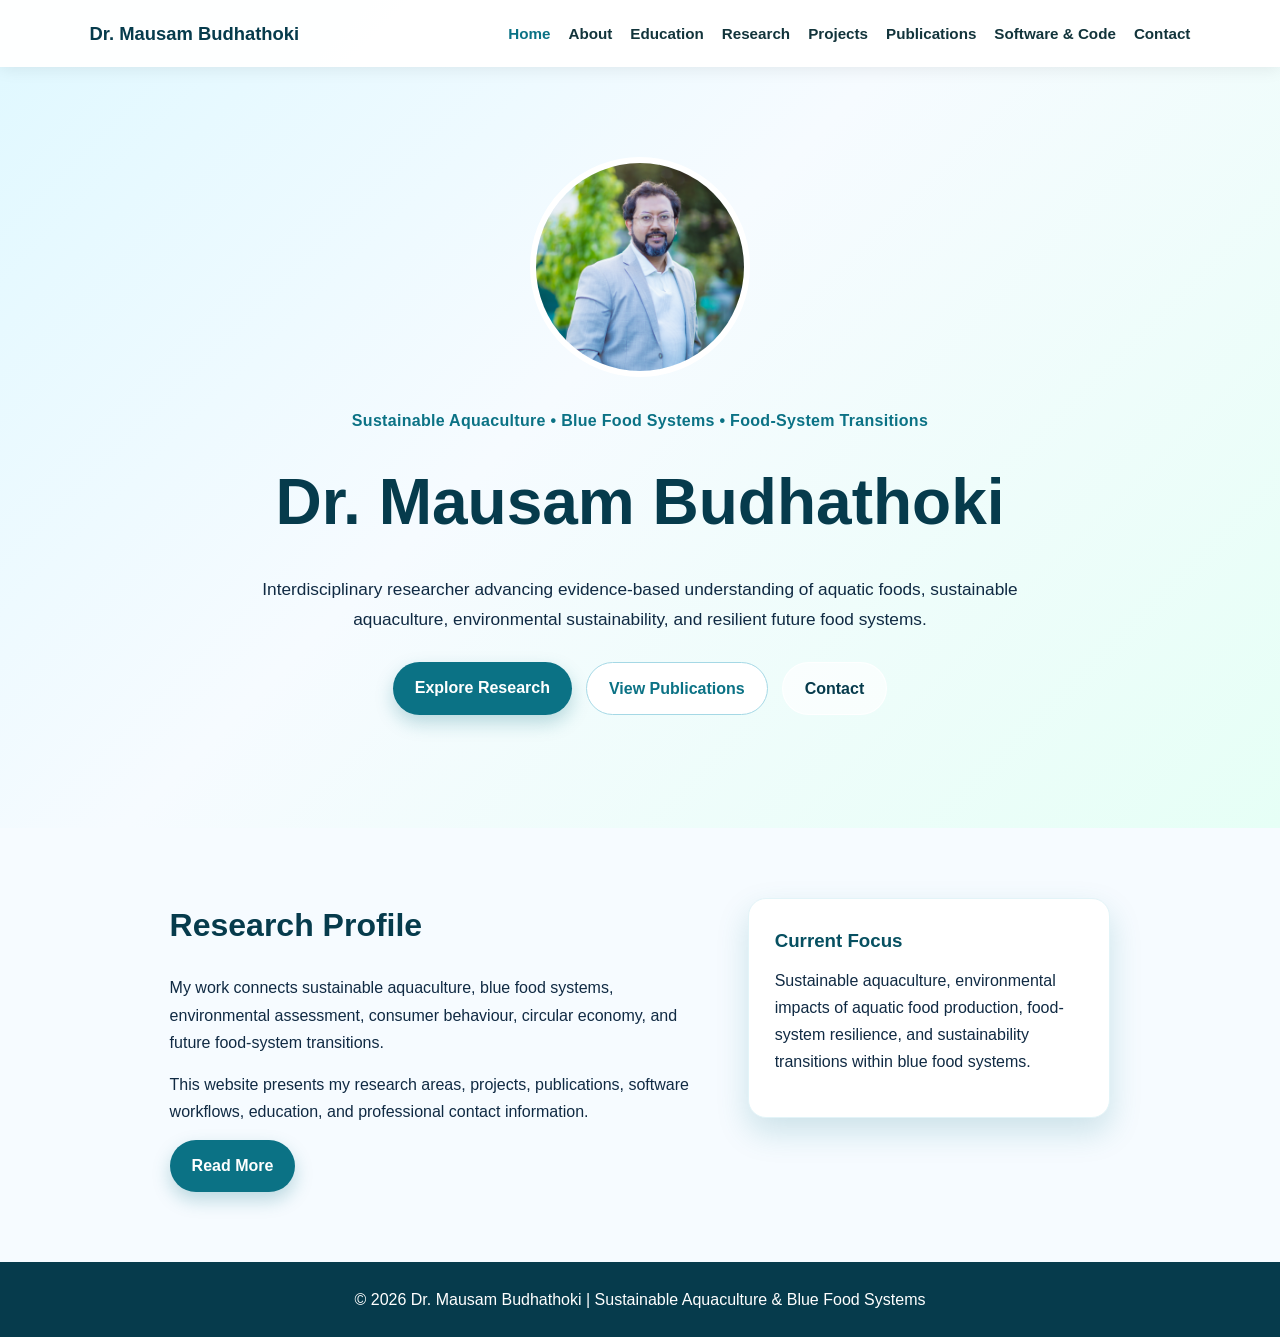
==== commit 6747dffa: "Update index.html" ====
--- a/index.html
+++ b/index.html
@@ -24,7 +24,7 @@
   </nav>
 
   <div class="hero-content fade-in">
-    <img src="z8A536.jpg" alt="Dr. Mausam Budhathoki" class="profile-photo" />
+    <img src="_Z8A8536.jpg" alt="Dr. Mausam Budhathoki" class="profile-photo" />
 
     <p class="tagline">Sustainable Aquaculture • Blue Food Systems • Food-System Transitions</p>
 
--- a/style.css
+++ b/style.css
@@ -74,13 +74,13 @@
 }
 
 .profile-photo {
-  width: 190px;
-  height: 190px;
+  width: 220px;
+  height: 220px;
+  object-fit: cover;
   border-radius: 50%;
-  object-fit: cover;
-  border: 6px solid #ffffff;
-  box-shadow: 0 16px 35px rgba(0, 0, 0, 0.18);
-  margin-bottom: 24px;
+  display: block;
+  margin: 0 auto 30px auto;
+  border: 6px solid white;
 }
 
 .tagline {
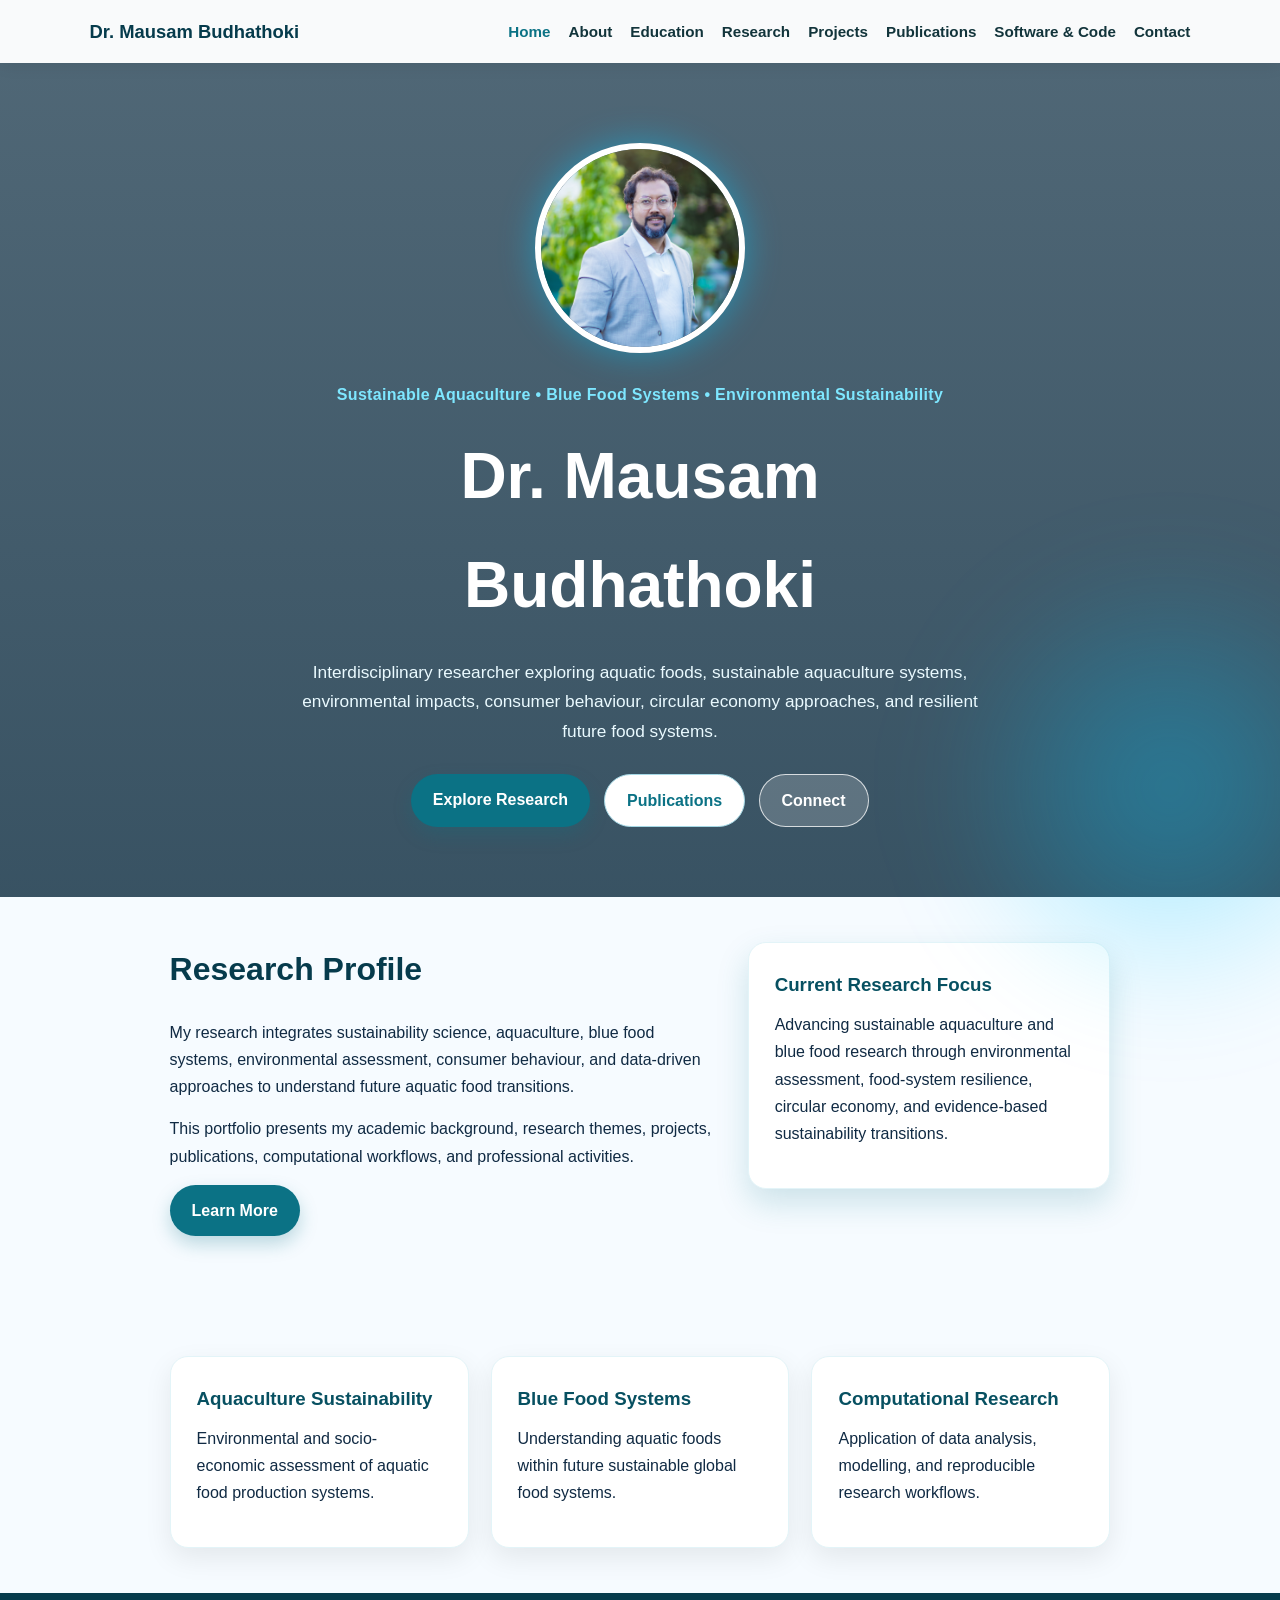
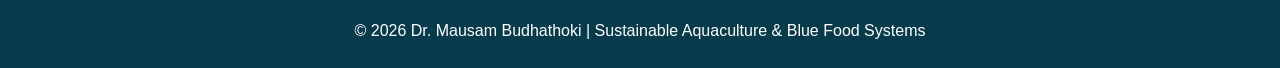
==== commit e9add113: "Update index.html" ====
--- a/index.html
+++ b/index.html
@@ -1,76 +1,255 @@
 <!DOCTYPE html>
 <html lang="en">
+
 <head>
+
   <meta charset="UTF-8" />
   <meta name="viewport" content="width=device-width, initial-scale=1.0" />
-  <title>Dr. Mausam Budhathoki</title>
+
+  <title>
+    Dr. Mausam Budhathoki | Sustainable Aquaculture & Blue Food Systems
+  </title>
+
+  <meta 
+    name="description"
+    content="Research portfolio of Dr. Mausam Budhathoki focusing on sustainable aquaculture, blue food systems, environmental sustainability, food-system transitions and computational methods."
+  />
+
   <link rel="stylesheet" href="style.css" />
+
 </head>
+
+
 <body>
 
+
 <header class="hero" id="home">
+
+
+  <!-- Navigation -->
+
   <nav class="navbar">
-    <div class="logo">Dr. Mausam Budhathoki</div>
+
+    <div class="logo">
+      Dr. Mausam Budhathoki
+    </div>
+
+
     <div class="nav-links">
+
       <a href="index.html" class="active">Home</a>
-      <a href="about.html" class="">About</a>
-      <a href="education.html" class="">Education</a>
-      <a href="research.html" class="">Research</a>
-      <a href="projects.html" class="">Projects</a>
-      <a href="publications.html" class="">Publications</a>
-      <a href="code.html" class="">Software & Code</a>
-      <a href="contact.html" class="">Contact</a>
+
+      <a href="about.html">About</a>
+
+      <a href="education.html">Education</a>
+
+      <a href="research.html">Research</a>
+
+      <a href="projects.html">Projects</a>
+
+      <a href="publications.html">Publications</a>
+
+      <a href="code.html">Software & Code</a>
+
+      <a href="contact.html">Contact</a>
+
     </div>
+
   </nav>
 
+
+
+  <!-- Hero Section -->
+
   <div class="hero-content fade-in">
-    <img src="_Z8A8536.jpg" alt="Dr. Mausam Budhathoki" class="profile-photo" />
-
-    <p class="tagline">Sustainable Aquaculture • Blue Food Systems • Food-System Transitions</p>
-
-    <h1>Dr. Mausam Budhathoki</h1>
+
+
+    <img 
+      src="_Z8A8536.jpg"
+      alt="Portrait of Dr. Mausam Budhathoki"
+      class="profile-photo"
+    />
+
+
+    <p class="tagline">
+      Sustainable Aquaculture • Blue Food Systems • Environmental Sustainability
+    </p>
+
+
+    <h1>
+      Dr. Mausam Budhathoki
+    </h1>
+
 
     <p class="hero-text">
-      Interdisciplinary researcher advancing evidence-based understanding of aquatic foods,
-      sustainable aquaculture, environmental sustainability, and resilient future food systems.
+
+      Interdisciplinary researcher exploring aquatic foods,
+      sustainable aquaculture systems, environmental impacts,
+      consumer behaviour, circular economy approaches,
+      and resilient future food systems.
+
     </p>
 
+
+
     <div class="hero-buttons">
-      <a href="research.html" class="btn primary">Explore Research</a>
-      <a href="publications.html" class="btn secondary">View Publications</a>
-      <a href="contact.html" class="btn glass">Contact</a>
+
+      <a href="research.html" class="btn primary">
+        Explore Research
+      </a>
+
+
+      <a href="publications.html" class="btn secondary">
+        Publications
+      </a>
+
+
+      <a href="contact.html" class="btn glass">
+        Connect
+      </a>
+
     </div>
+
+
   </div>
+
+
 </header>
 
+
+
+
+
 <main>
-  <section class="section split">
-    <div>
-      <h2>Research Profile</h2>
-      <p>
-        My work connects sustainable aquaculture, blue food systems, environmental assessment,
-        consumer behaviour, circular economy, and future food-system transitions.
-      </p>
-      <p>
-        This website presents my research areas, projects, publications, software workflows,
-        education, and professional contact information.
-      </p>
-      <a class="btn primary" href="about.html">Read More</a>
-    </div>
-
-    <div class="highlight-box glow-card">
-      <h3>Current Focus</h3>
-      <p>
-        Sustainable aquaculture, environmental impacts of aquatic food production,
-        food-system resilience, and sustainability transitions within blue food systems.
-      </p>
-    </div>
-  </section>
+
+
+<section class="section split">
+
+
+<div>
+
+
+<h2>
+Research Profile
+</h2>
+
+
+<p>
+
+My research integrates sustainability science, aquaculture,
+blue food systems, environmental assessment, consumer behaviour,
+and data-driven approaches to understand future aquatic food transitions.
+
+</p>
+
+
+<p>
+
+This portfolio presents my academic background, research themes,
+projects, publications, computational workflows, and professional activities.
+
+</p>
+
+
+<a href="about.html" class="btn primary">
+
+Learn More
+
+</a>
+
+
+</div>
+
+
+
+
+
+<div class="highlight-box glow-card">
+
+
+<h3>
+Current Research Focus
+</h3>
+
+
+<p>
+
+Advancing sustainable aquaculture and blue food research through
+environmental assessment, food-system resilience, circular economy,
+and evidence-based sustainability transitions.
+
+</p>
+
+
+</div>
+
+
+
+</section>
+
+
+
+
+<section class="section grid">
+
+
+<div class="card">
+
+<h3>Aquaculture Sustainability</h3>
+
+<p>
+Environmental and socio-economic assessment of aquatic food production systems.
+</p>
+
+</div>
+
+
+
+<div class="card">
+
+<h3>Blue Food Systems</h3>
+
+<p>
+Understanding aquatic foods within future sustainable global food systems.
+</p>
+
+</div>
+
+
+
+
+<div class="card">
+
+<h3>Computational Research</h3>
+
+<p>
+Application of data analysis, modelling, and reproducible research workflows.
+</p>
+
+</div>
+
+
+
+</section>
+
+
+
 </main>
 
+
+
+
+
 <footer>
-  <p>© 2026 Dr. Mausam Budhathoki | Sustainable Aquaculture & Blue Food Systems</p>
+
+<p>
+© 2026 Dr. Mausam Budhathoki | Sustainable Aquaculture & Blue Food Systems
+</p>
+
 </footer>
 
+
+
 </body>
+
 </html>
--- a/style.css
+++ b/style.css
@@ -24,13 +24,15 @@
   text-decoration: underline;
 }
 
+/* NAVBAR */
+
 .navbar {
   width: 100%;
-  padding: 18px 7%;
+  padding: 16px 7%;
   display: flex;
   justify-content: space-between;
   align-items: center;
-  background: rgba(255, 255, 255, 0.96);
+  background: rgba(255, 255, 255, 0.97);
   box-shadow: 0 2px 16px rgba(0, 0, 0, 0.08);
   position: sticky;
   top: 0;
@@ -61,34 +63,101 @@
   color: #0b7285;
 }
 
+/* HOME HERO */
+
 .hero {
   min-height: 92vh;
-  background: linear-gradient(135deg, #dff8ff 0%, #f6fbff 45%, #e6fff6 100%);
+  position: relative;
+  background:
+    linear-gradient(
+      rgba(3, 35, 55, 0.68),
+      rgba(3, 35, 55, 0.78)
+    ),
+    url("blue-food-background.jpg");
+  background-size: cover;
+  background-position: center;
+  background-repeat: no-repeat;
+}
+
+.hero::after {
+  content: "";
+  position: absolute;
+  width: 480px;
+  height: 480px;
+  right: -130px;
+  bottom: -130px;
+  background: radial-gradient(circle, rgba(0, 200, 255, 0.35), transparent 70%);
+  filter: blur(45px);
+  z-index: 1;
 }
 
 .hero-content {
-  max-width: 980px;
+  position: relative;
+  z-index: 2;
+  max-width: 900px;
   margin: 0 auto;
-  padding: 90px 7% 80px;
+  padding: 80px 7% 70px;
   text-align: center;
 }
 
 .profile-photo {
-  width: 220px;
-  height: 220px;
+  width: 210px;
+  height: 210px;
   object-fit: cover;
   border-radius: 50%;
   display: block;
-  margin: 0 auto 30px auto;
+  margin: 0 auto 28px auto;
   border: 6px solid white;
+  box-shadow: 0 0 35px rgba(0, 200, 255, 0.45);
 }
 
 .tagline {
-  color: #0b7285;
+  color: #7ee7ff;
   font-weight: 700;
   letter-spacing: 0.3px;
   margin-bottom: 14px;
 }
+
+.hero h1 {
+  color: #ffffff;
+}
+
+.hero-text {
+  color: #eafaff;
+}
+
+/* PAGE HEADERS FOR ABOUT, EDUCATION, RESEARCH, ETC. */
+
+.page-header {
+  position: relative;
+  overflow: hidden;
+  background:
+    linear-gradient(
+      rgba(223, 248, 255, 0.86),
+      rgba(246, 251, 255, 0.94)
+    ),
+    url("blue-food-background.jpg");
+  background-size: cover;
+  background-position: center;
+  background-repeat: no-repeat;
+  padding: 80px 7% 60px;
+  text-align: center;
+}
+
+.page-header h1 {
+  font-size: clamp(2.6rem, 7vw, 5rem);
+  color: #063b4c;
+  margin-bottom: 22px;
+}
+
+.page-header p {
+  max-width: 850px;
+  margin: 0 auto;
+  font-size: 1.12rem;
+  color: #002b45;
+}
+
+/* GENERAL TYPOGRAPHY */
 
 h1 {
   font-size: clamp(2.2rem, 5vw, 4rem);
@@ -113,6 +182,8 @@
   margin: 0 auto 28px;
   font-size: 1.08rem;
 }
+
+/* BUTTONS */
 
 .hero-buttons {
   display: flex;
@@ -148,27 +219,18 @@
 }
 
 .btn.glass {
-  color: #063b4c;
-  background: rgba(255, 255, 255, 0.65);
-  border: 1px solid rgba(255, 255, 255, 0.9);
-}
+  color: #ffffff;
+  background: rgba(255, 255, 255, 0.18);
+  border: 1px solid rgba(255, 255, 255, 0.75);
+  backdrop-filter: blur(8px);
+}
+
+/* SECTIONS */
 
 .section {
   max-width: 1120px;
   margin: 0 auto;
-  padding: 70px 7%;
-}
-
-.page-header {
-  background: linear-gradient(135deg, #dff8ff 0%, #f6fbff 100%);
-  padding: 70px 7%;
-  text-align: center;
-}
-
-.page-header p {
-  max-width: 800px;
-  margin: 0 auto;
-  font-size: 1.05rem;
+  padding: 45px 7%;
 }
 
 .split {
@@ -235,6 +297,8 @@
   margin-bottom: 15px;
 }
 
+/* FOOTER */
+
 footer {
   text-align: center;
   padding: 24px 7%;
@@ -242,14 +306,25 @@
   color: #ffffff;
 }
 
+/* ANIMATION */
+
 .fade-in {
   animation: fadeIn 0.8s ease-in both;
 }
 
 @keyframes fadeIn {
-  from { opacity: 0; transform: translateY(16px); }
-  to { opacity: 1; transform: translateY(0); }
-}
+  from {
+    opacity: 0;
+    transform: translateY(16px);
+  }
+
+  to {
+    opacity: 1;
+    transform: translateY(0);
+  }
+}
+
+/* MOBILE */
 
 @media (max-width: 780px) {
   .navbar {
@@ -269,4 +344,13 @@
   .hero-content {
     padding-top: 60px;
   }
-}
+
+  .page-header {
+    padding: 60px 7% 45px;
+  }
+
+  .profile-photo {
+    width: 170px;
+    height: 170px;
+  }
+}
